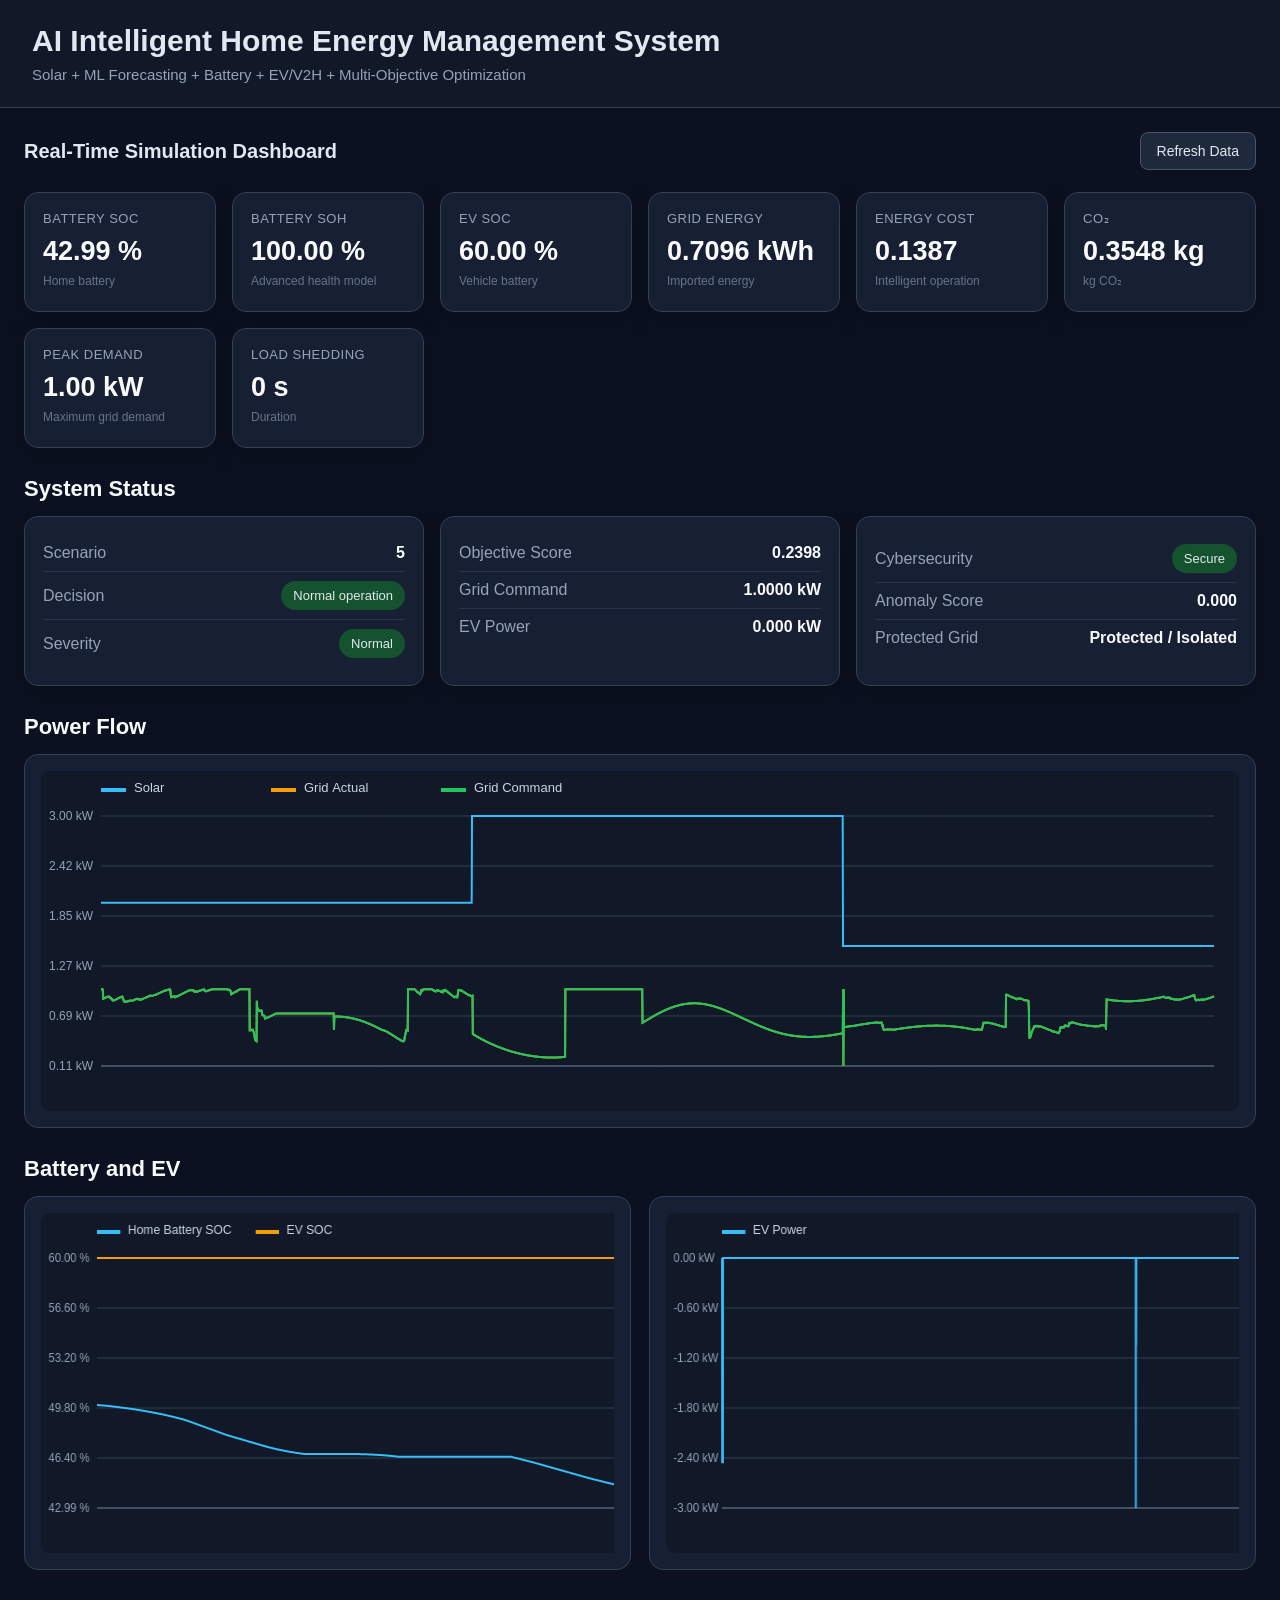
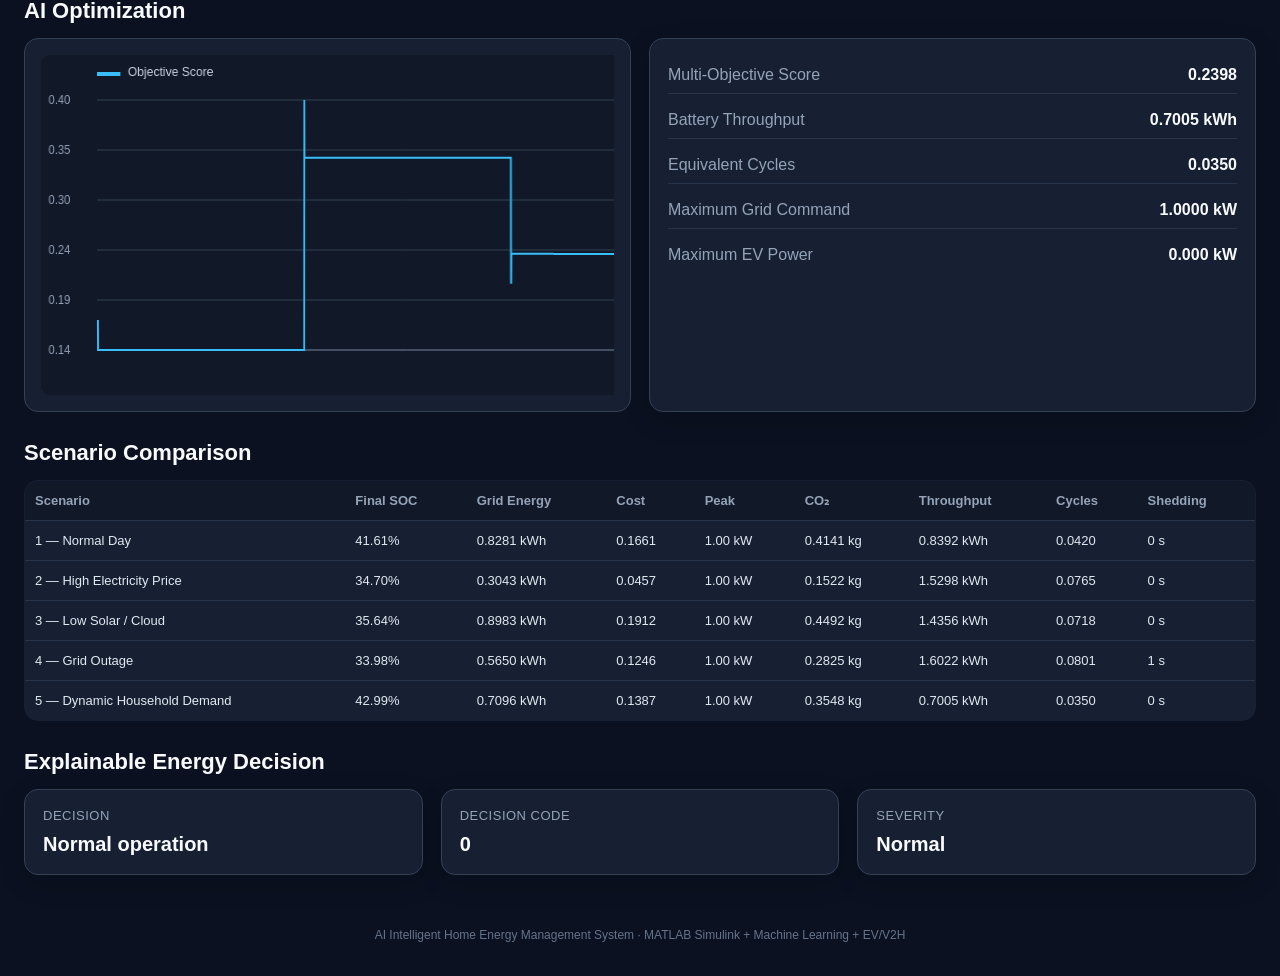
==== hems_dashboard.html @ 502c8b0b "first" ====
<!DOCTYPE html>
<html lang="en">

<head>

    <meta charset="UTF-8">

    <meta name="viewport"
          content="width=device-width, initial-scale=1.0">

    <title>
        AI Intelligent Home Energy Management System
    </title>

    <style>

        * {
            box-sizing: border-box;
        }

        body {
            margin: 0;
            font-family: Arial, Helvetica, sans-serif;
            background: #0b1120;
            color: #e2e8f0;
        }

        header {
            padding: 24px 32px;
            background: #111827;
            border-bottom: 1px solid #334155;
        }

        header h1 {
            margin: 0;
            font-size: 30px;
            font-weight: 700;
        }

        header p {
            margin: 8px 0 0;
            color: #94a3b8;
            font-size: 15px;
        }

        .container {
            width: 100%;
            max-width: 1600px;
            margin: auto;
            padding: 24px;
        }

        .topbar {
            display: flex;
            justify-content: space-between;
            align-items: center;
            margin-bottom: 22px;
            gap: 15px;
            flex-wrap: wrap;
        }

        .topbar-title {
            font-size: 20px;
            font-weight: 600;
        }

        .button-group {
            display: flex;
            gap: 10px;
        }

        button {
            border: 1px solid #475569;
            background: #1e293b;
            color: #e2e8f0;
            padding: 10px 16px;
            border-radius: 8px;
            cursor: pointer;
            font-size: 14px;
        }

        button:hover {
            background: #334155;
        }

        .kpi-grid {
            display: grid;
            grid-template-columns:
                repeat(auto-fit, minmax(190px, 1fr));
            gap: 16px;
            margin-bottom: 28px;
        }

        .card {
            background: #172033;
            border: 1px solid #334155;
            border-radius: 14px;
            padding: 18px;
            box-shadow: 0 8px 25px rgba(0,0,0,0.18);
        }

        .kpi-card {
            min-height: 120px;
        }

        .card-title {
            color: #94a3b8;
            font-size: 13px;
            margin-bottom: 10px;
            text-transform: uppercase;
            letter-spacing: 0.5px;
        }

        .card-value {
            font-size: 27px;
            font-weight: 700;
            color: #f8fafc;
        }

        .card-subtitle {
            margin-top: 7px;
            color: #64748b;
            font-size: 12px;
        }

        .section {
            margin-top: 28px;
        }

        .section-title {
            margin: 0 0 14px;
            font-size: 22px;
            color: #f8fafc;
        }

        .status-grid {
            display: grid;
            grid-template-columns:
                repeat(auto-fit, minmax(260px, 1fr));
            gap: 16px;
        }

        .status-row {
            display: flex;
            justify-content: space-between;
            align-items: center;
            gap: 15px;
            padding: 9px 0;
            border-bottom: 1px solid #273449;
        }

        .status-row:last-child {
            border-bottom: none;
        }

        .status-label {
            color: #94a3b8;
        }

        .status-value {
            color: #f8fafc;
            font-weight: 600;
            text-align: right;
        }

        .pill {
            display: inline-block;
            padding: 7px 12px;
            border-radius: 999px;
            font-size: 13px;
            background: #334155;
            color: #e2e8f0;
        }

        .normal {
            background: #14532d;
        }

        .warning {
            background: #854d0e;
        }

        .critical {
            background: #7f1d1d;
        }

        .info {
            background: #1e3a8a;
        }

        .chart-card {
            background: #172033;
            border: 1px solid #334155;
            border-radius: 14px;
            padding: 16px;
        }

        .chart-wrapper {
            width: 100%;
            overflow-x: auto;
        }

        canvas {
            display: block;
            width: 100%;
            min-width: 700px;
            height: 340px;
            background: #111827;
            border-radius: 9px;
        }

        .two-column {
            display: grid;
            grid-template-columns:
                repeat(auto-fit, minmax(420px, 1fr));
            gap: 18px;
        }

        .three-column {
            display: grid;
            grid-template-columns:
                repeat(auto-fit, minmax(300px, 1fr));
            gap: 18px;
        }

        table {
            width: 100%;
            border-collapse: collapse;
            background: #172033;
            border: 1px solid #334155;
            border-radius: 14px;
            overflow: hidden;
        }

        th,
        td {
            padding: 12px 10px;
            border-bottom: 1px solid #273449;
            text-align: left;
            white-space: nowrap;
        }

        th {
            color: #94a3b8;
            font-size: 13px;
            font-weight: 600;
            background: #111827;
        }

        td {
            color: #e2e8f0;
            font-size: 13px;
        }

        tr:last-child td {
            border-bottom: none;
        }

        .table-wrapper {
            overflow-x: auto;
            border-radius: 14px;
        }

        .metric-list {
            display: grid;
            gap: 8px;
        }

        .metric-item {
            display: flex;
            justify-content: space-between;
            padding: 9px 0;
            border-bottom: 1px solid #273449;
        }

        .metric-item:last-child {
            border-bottom: none;
        }

        .metric-name {
            color: #94a3b8;
        }

        .metric-value {
            font-weight: 700;
            color: #f8fafc;
        }

        .footer {
            margin-top: 35px;
            padding: 18px 0 10px;
            text-align: center;
            color: #64748b;
            font-size: 12px;
        }

        .loading {
            padding: 20px;
            text-align: center;
            color: #94a3b8;
        }

        .error-box {
            margin-top: 20px;
            padding: 14px 16px;
            border-radius: 10px;
            background: #451a03;
            border: 1px solid #92400e;
            color: #fde68a;
            display: none;
        }

        @media (max-width: 700px) {

            header {
                padding: 20px;
            }

            header h1 {
                font-size: 23px;
            }

            .container {
                padding: 15px;
            }

            .two-column {
                grid-template-columns: 1fr;
            }

            .three-column {
                grid-template-columns: 1fr;
            }

        }

    </style>

</head>

<body>

<header>

    <h1>
        AI Intelligent Home Energy Management System
    </h1>

    <p>
        Solar + ML Forecasting + Battery + EV/V2H
        + Multi-Objective Optimization
    </p>

</header>

<div class="container">

    <div class="topbar">

        <div class="topbar-title">
            Real-Time Simulation Dashboard
        </div>

        <div class="button-group">

            <button onclick="loadDashboard()">
                Refresh Data
            </button>

        </div>

    </div>

    <div id="errorBox"
         class="error-box">
    </div>

    <!-- ================================================= -->
    <!-- KPI CARDS -->
    <!-- ================================================= -->

    <div class="kpi-grid">

        <div class="card kpi-card">
            <div class="card-title">
                Battery SOC
            </div>
            <div class="card-value"
                 id="soc">
                --
            </div>
            <div class="card-subtitle">
                Home battery
            </div>
        </div>

        <div class="card kpi-card">
            <div class="card-title">
                Battery SOH
            </div>
            <div class="card-value"
                 id="soh">
                --
            </div>
            <div class="card-subtitle">
                Advanced health model
            </div>
        </div>

        <div class="card kpi-card">
            <div class="card-title">
                EV SOC
            </div>
            <div class="card-value"
                 id="evSoc">
                --
            </div>
            <div class="card-subtitle">
                Vehicle battery
            </div>
        </div>

        <div class="card kpi-card">
            <div class="card-title">
                Grid Energy
            </div>
            <div class="card-value"
                 id="gridEnergy">
                --
            </div>
            <div class="card-subtitle">
                Imported energy
            </div>
        </div>

        <div class="card kpi-card">
            <div class="card-title">
                Energy Cost
            </div>
            <div class="card-value"
                 id="cost">
                --
            </div>
            <div class="card-subtitle">
                Intelligent operation
            </div>
        </div>

        <div class="card kpi-card">
            <div class="card-title">
                CO₂
            </div>
            <div class="card-value"
                 id="co2">
                --
            </div>
            <div class="card-subtitle">
                kg CO₂
            </div>
        </div>

        <div class="card kpi-card">
            <div class="card-title">
                Peak Demand
            </div>
            <div class="card-value"
                 id="peak">
                --
            </div>
            <div class="card-subtitle">
                Maximum grid demand
            </div>
        </div>

        <div class="card kpi-card">
            <div class="card-title">
                Load Shedding
            </div>
            <div class="card-value"
                 id="shedding">
                --
            </div>
            <div class="card-subtitle">
                Duration
            </div>
        </div>

    </div>

    <!-- ================================================= -->
    <!-- STATUS -->
    <!-- ================================================= -->

    <div class="section">

        <h2 class="section-title">
            System Status
        </h2>

        <div class="status-grid">

            <div class="card">

                <div class="status-row">
                    <span class="status-label">
                        Scenario
                    </span>

                    <span class="status-value"
                          id="scenario">
                        --
                    </span>
                </div>

                <div class="status-row">
                    <span class="status-label">
                        Decision
                    </span>

                    <span class="pill normal"
                          id="decision">
                        --
                    </span>
                </div>

                <div class="status-row">
                    <span class="status-label">
                        Severity
                    </span>

                    <span class="pill normal"
                          id="severity">
                        --
                    </span>
                </div>

            </div>

            <div class="card">

                <div class="status-row">
                    <span class="status-label">
                        Objective Score
                    </span>

                    <span class="status-value"
                          id="objectiveScore">
                        --
                    </span>
                </div>

                <div class="status-row">
                    <span class="status-label">
                        Grid Command
                    </span>

                    <span class="status-value"
                          id="gridCommand">
                        --
                    </span>
                </div>

                <div class="status-row">
                    <span class="status-label">
                        EV Power
                    </span>

                    <span class="status-value"
                          id="evPower">
                        --
                    </span>
                </div>

            </div>

            <div class="card">

                <div class="status-row">
                    <span class="status-label">
                        Cybersecurity
                    </span>

                    <span class="pill normal"
                          id="cyberStatus">
                        --
                    </span>
                </div>

                <div class="status-row">
                    <span class="status-label">
                        Anomaly Score
                    </span>

                    <span class="status-value"
                          id="anomalyScore">
                        --
                    </span>
                </div>

                <div class="status-row">
                    <span class="status-label">
                        Protected Grid
                    </span>

                    <span class="status-value"
                          id="protectedGrid">
                        --
                    </span>
                </div>

            </div>

        </div>

    </div>

    <!-- ================================================= -->
    <!-- POWER FLOW -->
    <!-- ================================================= -->

    <div class="section">

        <h2 class="section-title">
            Power Flow
        </h2>

        <div class="chart-card">

            <div class="chart-wrapper">

                <canvas id="powerChart">
                </canvas>

            </div>

        </div>

    </div>

    <!-- ================================================= -->
    <!-- BATTERY / EV -->
    <!-- ================================================= -->

    <div class="section">

        <h2 class="section-title">
            Battery and EV
        </h2>

        <div class="two-column">

            <div class="chart-card">

                <div class="chart-wrapper">

                    <canvas id="batteryChart">
                    </canvas>

                </div>

            </div>

            <div class="chart-card">

                <div class="chart-wrapper">

                    <canvas id="evPowerChart">
                    </canvas>

                </div>

            </div>

        </div>

    </div>

    <!-- ================================================= -->
    <!-- AI OPTIMIZATION -->
    <!-- ================================================= -->

    <div class="section">

        <h2 class="section-title">
            AI Optimization
        </h2>

        <div class="two-column">

            <div class="chart-card">

                <div class="chart-wrapper">

                    <canvas id="objectiveChart">
                    </canvas>

                </div>

            </div>

            <div class="card">

                <div class="metric-list">

                    <div class="metric-item">
                        <span class="metric-name">
                            Multi-Objective Score
                        </span>

                        <span class="metric-value"
                              id="objectiveScore2">
                            --
                        </span>
                    </div>

                    <div class="metric-item">
                        <span class="metric-name">
                            Battery Throughput
                        </span>

                        <span class="metric-value"
                              id="throughput">
                            --
                        </span>
                    </div>

                    <div class="metric-item">
                        <span class="metric-name">
                            Equivalent Cycles
                        </span>

                        <span class="metric-value"
                              id="cycles">
                            --
                        </span>
                    </div>

                    <div class="metric-item">
                        <span class="metric-name">
                            Maximum Grid Command
                        </span>

                        <span class="metric-value"
                              id="gridCommand2">
                            --
                        </span>
                    </div>

                    <div class="metric-item">
                        <span class="metric-name">
                            Maximum EV Power
                        </span>

                        <span class="metric-value"
                              id="maxEvPower">
                            --
                        </span>
                    </div>

                </div>

            </div>

        </div>

    </div>

    <!-- ================================================= -->
    <!-- SCENARIO COMPARISON -->
    <!-- ================================================= -->

    <div class="section">

        <h2 class="section-title">
            Scenario Comparison
        </h2>

        <div class="table-wrapper">

            <table>

                <thead>

                    <tr>

                        <th>
                            Scenario
                        </th>

                        <th>
                            Final SOC
                        </th>

                        <th>
                            Grid Energy
                        </th>

                        <th>
                            Cost
                        </th>

                        <th>
                            Peak
                        </th>

                        <th>
                            CO₂
                        </th>

                        <th>
                            Throughput
                        </th>

                        <th>
                            Cycles
                        </th>

                        <th>
                            Shedding
                        </th>

                    </tr>

                </thead>

                <tbody id="scenarioTable">

                </tbody>

            </table>

        </div>

    </div>

    <!-- ================================================= -->
    <!-- DECISION INFORMATION -->
    <!-- ================================================= -->

    <div class="section">

        <h2 class="section-title">
            Explainable Energy Decision
        </h2>

        <div class="three-column">

            <div class="card">

                <div class="card-title">
                    Decision
                </div>

                <div class="card-value"
                     id="decisionLarge"
                     style="font-size:20px;">
                    --
                </div>

            </div>

            <div class="card">

                <div class="card-title">
                    Decision Code
                </div>

                <div class="card-value"
                     id="decisionCode"
                     style="font-size:20px;">
                    --
                </div>

            </div>

            <div class="card">

                <div class="card-title">
                    Severity
                </div>

                <div class="card-value"
                     id="severityLarge"
                     style="font-size:20px;">
                    --
                </div>

            </div>

        </div>

    </div>

    <div class="footer">

        AI Intelligent Home Energy Management System
        · MATLAB Simulink + Machine Learning + EV/V2H

    </div>

</div>

<script>

/* ========================================================
   GLOBAL DATA
   ======================================================== */

let dashboard = null;


/* ========================================================
   SAFE NUMBER
   ======================================================== */

function safeNumber(value, fallback = 0) {

    const n = Number(value);

    if (Number.isFinite(n)) {
        return n;
    }

    return fallback;

}


/* ========================================================
   FORMAT
   ======================================================== */

function formatNumber(value, decimals = 2) {

    const n = Number(value);

    if (!Number.isFinite(n)) {
        return "--";
    }

    return n.toFixed(decimals);

}


/* ========================================================
   LOAD DASHBOARD DATA
   ======================================================== */

async function loadDashboard() {

    const errorBox =
        document.getElementById("errorBox");

    errorBox.style.display = "none";

    try {

        const response =
            await fetch(
                "dashboard_data.json?cache=" +
                Date.now()
            );

        if (!response.ok) {

            throw new Error(
                "HTTP error " + response.status
            );

        }

        dashboard =
            await response.json();

        updateDashboard();

    }

    catch (error) {

        console.error(error);

        errorBox.textContent =
            "Could not load dashboard_data.json. " +
            "Run the local HTTP server and make sure " +
            "dashboard_data.json is in the same folder.";

        errorBox.style.display = "block";

    }

}


/* ========================================================
   UPDATE DASHBOARD
   ======================================================== */

function updateDashboard() {

    if (!dashboard) {
        return;
    }

    const kpi =
        dashboard.kpi || {};

    /* ----------------------------------------------------
       KPI VALUES
       ---------------------------------------------------- */

    const finalSOC =
        safeNumber(kpi.final_soc);

    const finalSOH =
        safeNumber(kpi.advanced_soh);

    const evSOC =
        safeNumber(kpi.ev_soc);

    document.getElementById("soc").textContent =
        (finalSOC * 100).toFixed(2) + " %";

    document.getElementById("soh").textContent =
        (finalSOH * 100).toFixed(2) + " %";

    document.getElementById("evSoc").textContent =
        (evSOC * 100).toFixed(2) + " %";

    document.getElementById("gridEnergy").textContent =
        formatNumber(
            kpi.grid_energy_kwh,
            4
        ) + " kWh";

    document.getElementById("cost").textContent =
        formatNumber(
            kpi.cost,
            4
        );

    document.getElementById("co2").textContent =
        formatNumber(
            kpi.co2_kg,
            4
        ) + " kg";

    document.getElementById("peak").textContent =
        formatNumber(
            kpi.peak_kw,
            2
        ) + " kW";

    document.getElementById("shedding").textContent =
        formatNumber(
            kpi.load_shedding_seconds,
            0
        ) + " s";


    /* ----------------------------------------------------
       SYSTEM STATUS
       ---------------------------------------------------- */

    document.getElementById("scenario").textContent =
        dashboard.scenario ?? "--";

    document.getElementById("decision").textContent =
        dashboard.decision_label || "Unknown";

    document.getElementById("decisionLarge").textContent =
        dashboard.decision_label || "Unknown";

    document.getElementById("severity").textContent =
        dashboard.severity_label || "Unknown";

    document.getElementById("severityLarge").textContent =
        dashboard.severity_label || "Unknown";


    /* ----------------------------------------------------
       DECISION CODE
       ---------------------------------------------------- */

    document.getElementById("decisionCode").textContent =
        formatNumber(
            kpi.decision_code,
            0
        );


    /* ----------------------------------------------------
       OBJECTIVE
       ---------------------------------------------------- */

    document.getElementById("objectiveScore").textContent =
        formatNumber(
            kpi.objective_score,
            4
        );

    document.getElementById("objectiveScore2").textContent =
        formatNumber(
            kpi.objective_score,
            4
        );


    /* ----------------------------------------------------
       GRID
       ---------------------------------------------------- */

    document.getElementById("gridCommand").textContent =
        formatNumber(
            kpi.max_grid_command_kw,
            4
        ) + " kW";

    document.getElementById("gridCommand2").textContent =
        formatNumber(
            kpi.max_grid_command_kw,
            4
        ) + " kW";


    /* ----------------------------------------------------
       EV
       ---------------------------------------------------- */

    const maxEVPower =
        safeNumber(kpi.max_ev_power_kw);

    const minEVPower =
        safeNumber(kpi.min_ev_power_kw);

    document.getElementById("evPower").textContent =
        formatNumber(
            maxEVPower,
            3
        ) + " kW";

    document.getElementById("maxEvPower").textContent =
        formatNumber(
            maxEVPower,
            3
        ) + " kW";


    /* ----------------------------------------------------
       BATTERY
       ---------------------------------------------------- */

    document.getElementById("throughput").textContent =
        formatNumber(
            kpi.battery_throughput_kwh,
            4
        ) + " kWh";

    document.getElementById("cycles").textContent =
        formatNumber(
            kpi.battery_throughput_kwh / 20,
            4
        );


    /* ----------------------------------------------------
       CYBERSECURITY
       ---------------------------------------------------- */

    updateCyberStatus();


    /* ----------------------------------------------------
       DECISION STYLE
       ---------------------------------------------------- */

    updateStatusStyle(
        document.getElementById("decision"),
        kpi.decision_severity
    );

    updateStatusStyle(
        document.getElementById("severity"),
        kpi.decision_severity
    );


    /* ----------------------------------------------------
       CHARTS
       ---------------------------------------------------- */

    createPowerChart();

    createBatteryChart();

    createEVPowerChart();

    createObjectiveChart();


    /* ----------------------------------------------------
       TABLE
       ---------------------------------------------------- */

    createScenarioTable();

}


/* ========================================================
   STATUS STYLE
   ======================================================== */

function updateStatusStyle(element, severity) {

    element.classList.remove(
        "normal",
        "warning",
        "critical",
        "info"
    );

    const value =
        safeNumber(severity);

    if (value >= 3) {

        element.classList.add("critical");

    }

    else if (value >= 2) {

        element.classList.add("warning");

    }

    else if (value === 1) {

        element.classList.add("info");

    }

    else {

        element.classList.add("normal");

    }

}


/* ========================================================
   CYBERSECURITY
   ======================================================== */

function updateCyberStatus() {

    const cyber =
        dashboard.cyber || {};

    const anomaly =
        safeNumber(
            cyber.anomaly_status,
            0
        );

    const secure =
        safeNumber(
            cyber.secure_grid_status,
            1
        );

    const score =
        cyber.anomaly_score;

    const statusElement =
        document.getElementById(
            "cyberStatus"
        );

    statusElement.classList.remove(
        "normal",
        "warning",
        "critical"
    );

    if (anomaly > 0.5) {

        statusElement.textContent =
            "ANOMALY DETECTED";

        statusElement.classList.add(
            "critical"
        );

    }

    else {

        statusElement.textContent =
            "Secure";

        statusElement.classList.add(
            "normal"
        );

    }

    document.getElementById(
        "anomalyScore"
    ).textContent =
        formatNumber(
            score,
            3
        );

    document.getElementById(
        "protectedGrid"
    ).textContent =
        secure > 0.5
            ? "Protected / Available"
            : "Protected / Isolated";

}


/* ========================================================
   GENERIC LINE CHART
   ======================================================== */

function drawLineChart(
    canvasId,
    datasets,
    labels,
    yUnit = ""
) {

    const canvas =
        document.getElementById(
            canvasId
        );

    const ctx =
        canvas.getContext("2d");

    const rect =
        canvas.getBoundingClientRect();

    const width =
        Math.max(
            rect.width,
            750
        );

    const height = 340;

    const dpr =
        window.devicePixelRatio || 1;

    canvas.width =
        width * dpr;

    canvas.height =
        height * dpr;

    canvas.style.height =
        height + "px";

    ctx.setTransform(
        dpr,
        0,
        0,
        dpr,
        0,
        0
    );

    ctx.clearRect(
        0,
        0,
        width,
        height
    );

    const allValues =
        datasets
            .flat()
            .filter(
                Number.isFinite
            );

    if (
        allValues.length === 0
    ) {

        ctx.fillStyle =
            "#94a3b8";

        ctx.font =
            "16px Arial";

        ctx.fillText(
            "No chart data available",
            30,
            50
        );

        return;

    }

    let min =
        Math.min(...allValues);

    let max =
        Math.max(...allValues);

    if (min === max) {

        min -= 1;
        max += 1;

    }

    const paddingLeft = 60;
    const paddingRight = 25;
    const paddingTop = 45;
    const paddingBottom = 45;

    const plotWidth =
        width -
        paddingLeft -
        paddingRight;

    const plotHeight =
        height -
        paddingTop -
        paddingBottom;

    const range =
        max - min;


    /* ----------------------------------------------------
       GRID
       ---------------------------------------------------- */

    ctx.lineWidth = 1;

    ctx.strokeStyle =
        "#334155";

    ctx.fillStyle =
        "#94a3b8";

    ctx.font =
        "12px Arial";

    for (
        let i = 0;
        i <= 5;
        i++
    ) {

        const y =
            paddingTop +
            i *
            plotHeight /
            5;

        ctx.beginPath();

        ctx.moveTo(
            paddingLeft,
            y
        );

        ctx.lineTo(
            width -
            paddingRight,
            y
        );

        ctx.stroke();

        const value =
            max -
            i *
            range /
            5;

        ctx.fillText(
            value.toFixed(2) +
            (
                yUnit
                    ? " " + yUnit
                    : ""
            ),
            8,
            y + 4
        );

    }


    /* ----------------------------------------------------
       X AXIS
       ---------------------------------------------------- */

    ctx.strokeStyle =
        "#64748b";

    ctx.beginPath();

    ctx.moveTo(
        paddingLeft,
        height -
        paddingBottom
    );

    ctx.lineTo(
        width -
        paddingRight,
        height -
        paddingBottom
    );

    ctx.stroke();


    /* ----------------------------------------------------
       DATA LINES
       ---------------------------------------------------- */

    const lineColors = [
        "#38bdf8",
        "#f59e0b",
        "#22c55e",
        "#ef4444",
        "#a78bfa"
    ];

    datasets.forEach(
        (data, index) => {

            if (
                !data ||
                data.length < 2
            ) {

                return;

            }

            ctx.beginPath();

            let firstPoint =
                true;

            data.forEach(
                (value, i) => {

                    if (
                        !Number.isFinite(
                            value
                        )
                    ) {

                        return;

                    }

                    const x =
                        paddingLeft +
                        i *
                        plotWidth /
                        Math.max(
                            data.length - 1,
                            1
                        );

                    const y =
                        paddingTop +
                        (
                            max -
                            value
                        ) *
                        plotHeight /
                        range;

                    if (
                        firstPoint
                    ) {

                        ctx.moveTo(
                            x,
                            y
                        );

                        firstPoint =
                            false;

                    }

                    else {

                        ctx.lineTo(
                            x,
                            y
                        );

                    }

                }
            );

            ctx.strokeStyle =
                lineColors[
                    index %
                    lineColors.length
                ];

            ctx.lineWidth = 2;

            ctx.stroke();

        }
    );


    /* ----------------------------------------------------
       LEGEND
       ---------------------------------------------------- */

    labels.forEach(
        (label, index) => {

            const x =
                paddingLeft +
                index * 170;

            ctx.fillStyle =
                lineColors[
                    index %
                    lineColors.length
                ];

            ctx.fillRect(
                x,
                17,
                25,
                4
            );

            ctx.fillStyle =
                "#cbd5e1";

            ctx.font =
                "13px Arial";

            ctx.fillText(
                label,
                x + 33,
                21
            );

        }
    );

}


/* ========================================================
   POWER CHART
   ======================================================== */

function createPowerChart() {

    drawLineChart(
        "powerChart",
        [
            dashboard.solar || [],
            dashboard.grid_actual || [],
            dashboard.grid_command || []
        ],
        [
            "Solar",
            "Grid Actual",
            "Grid Command"
        ],
        "kW"
    );

}


/* ========================================================
   BATTERY CHART
   ======================================================== */

function createBatteryChart() {

    const battery =
        (dashboard.soc || [])
            .map(
                value =>
                    safeNumber(value) * 100
            );

    const ev =
        (dashboard.ev_soc || [])
            .map(
                value =>
                    safeNumber(value) * 100
            );

    drawLineChart(
        "batteryChart",
        [
            battery,
            ev
        ],
        [
            "Home Battery SOC",
            "EV SOC"
        ],
        "%"
    );

}


/* ========================================================
   EV POWER CHART
   ======================================================== */

function createEVPowerChart() {

    drawLineChart(
        "evPowerChart",
        [
            dashboard.ev_power || []
        ],
        [
            "EV Power"
        ],
        "kW"
    );

}


/* ========================================================
   OBJECTIVE CHART
   ======================================================== */

function createObjectiveChart() {

    drawLineChart(
        "objectiveChart",
        [
            dashboard.objective_score || []
        ],
        [
            "Objective Score"
        ],
        ""
    );

}


/* ========================================================
   SCENARIO TABLE
   ======================================================== */

function createScenarioTable() {

    const tbody =
        document.getElementById(
            "scenarioTable"
        );

    tbody.innerHTML = "";

    const rows =
        dashboard.scenario_comparison;

    if (
        !rows ||
        !Array.isArray(rows)
    ) {

        const tr =
            document.createElement(
                "tr"
            );

        tr.innerHTML =
            '<td colspan="9">No scenario comparison data available.</td>';

        tbody.appendChild(tr);

        return;

    }

    rows.forEach(
        row => {

            const tr =
                document.createElement(
                    "tr"
                );

            tr.innerHTML = `
                <td>
                    ${row.Scenario}
                    — ${row.Scenario_Name}
                </td>

                <td>
                    ${formatNumber(
                        row.Final_SOC_Percent,
                        2
                    )}%
                </td>

                <td>
                    ${formatNumber(
                        row.Grid_Energy_kWh,
                        4
                    )} kWh
                </td>

                <td>
                    ${formatNumber(
                        row.Intelligent_Cost,
                        4
                    )}
                </td>

                <td>
                    ${formatNumber(
                        row.Peak_Demand_kW,
                        2
                    )} kW
                </td>

                <td>
                    ${formatNumber(
                        row.CO2_kg,
                        4
                    )} kg
                </td>

                <td>
                    ${formatNumber(
                        row.Battery_Throughput_kWh,
                        4
                    )} kWh
                </td>

                <td>
                    ${formatNumber(
                        row.Equivalent_Battery_Cycles,
                        4
                    )}
                </td>

                <td>
                    ${formatNumber(
                        row.Load_Shed_Duration_s,
                        0
                    )} s
                </td>
            `;

            tbody.appendChild(tr);

        }
    );

}


/* ========================================================
   INITIAL LOAD
   ======================================================== */

loadDashboard();

</script>

</body>

</html>
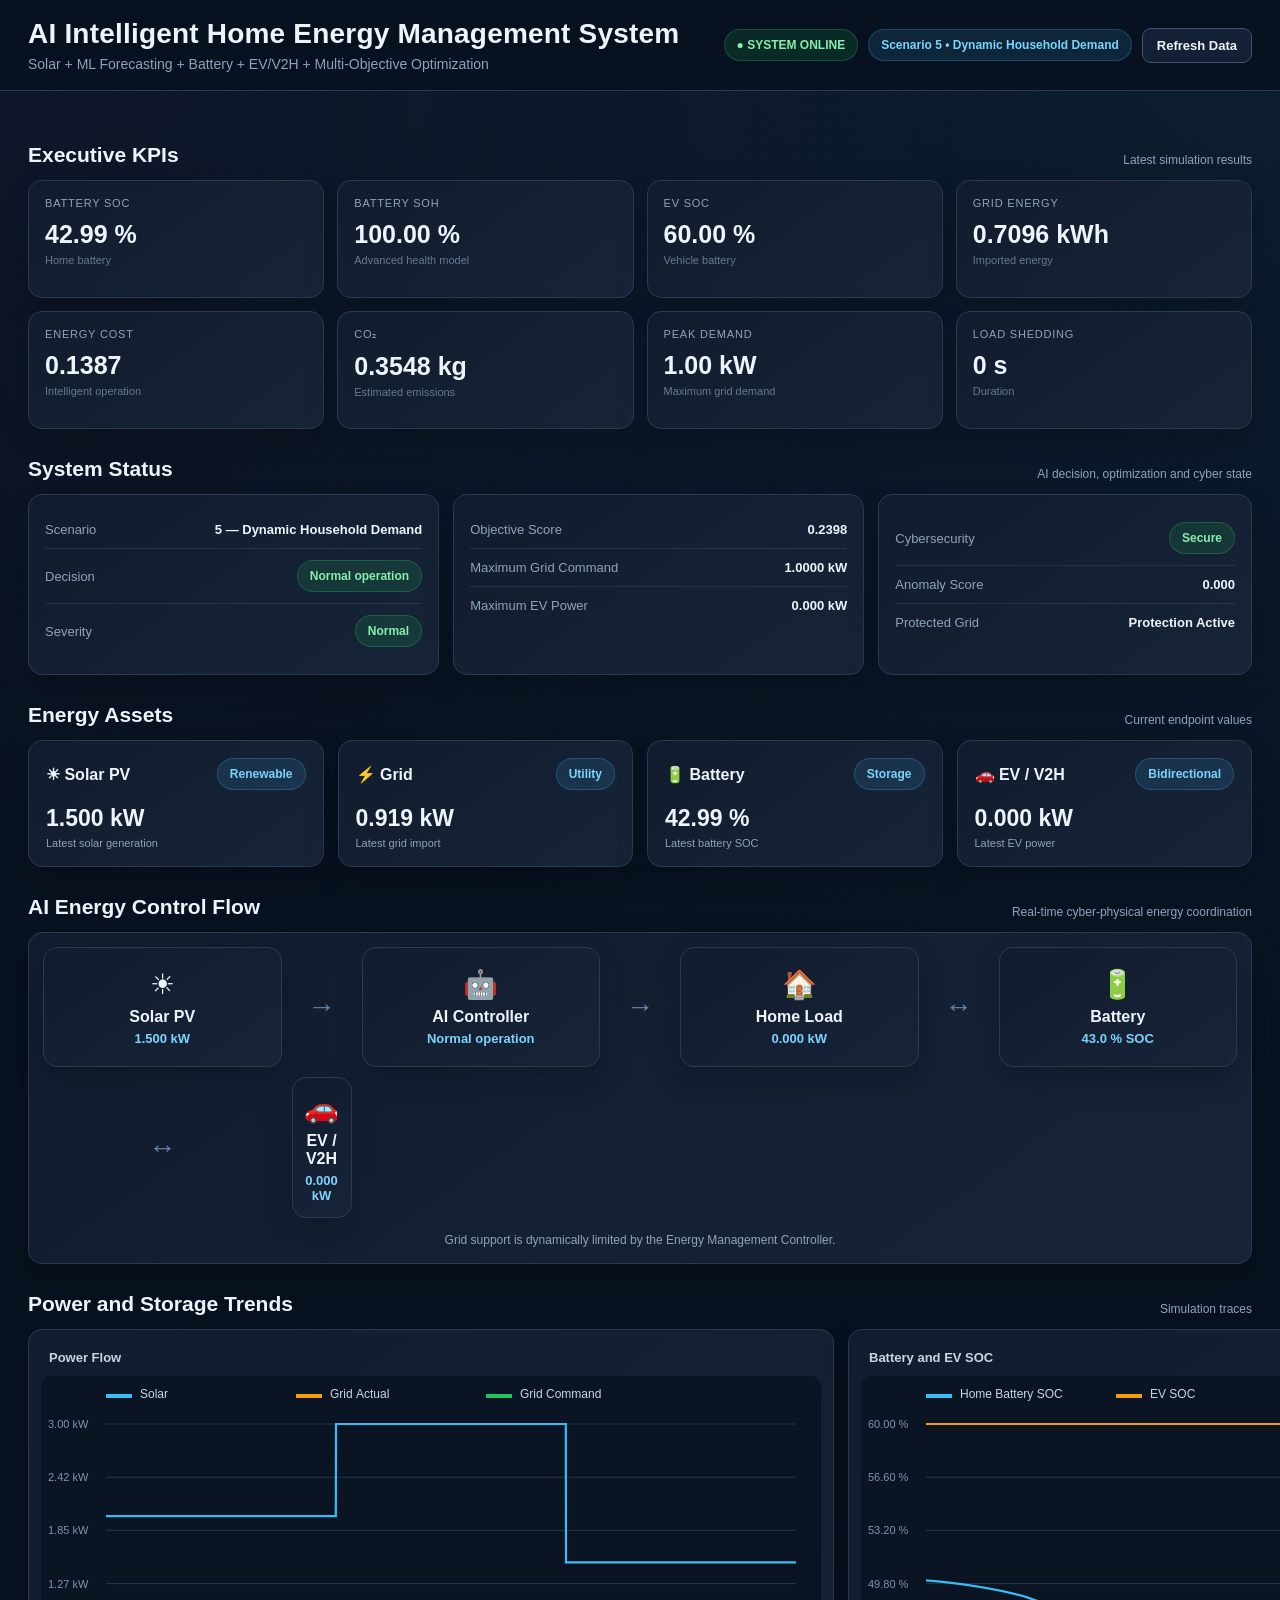
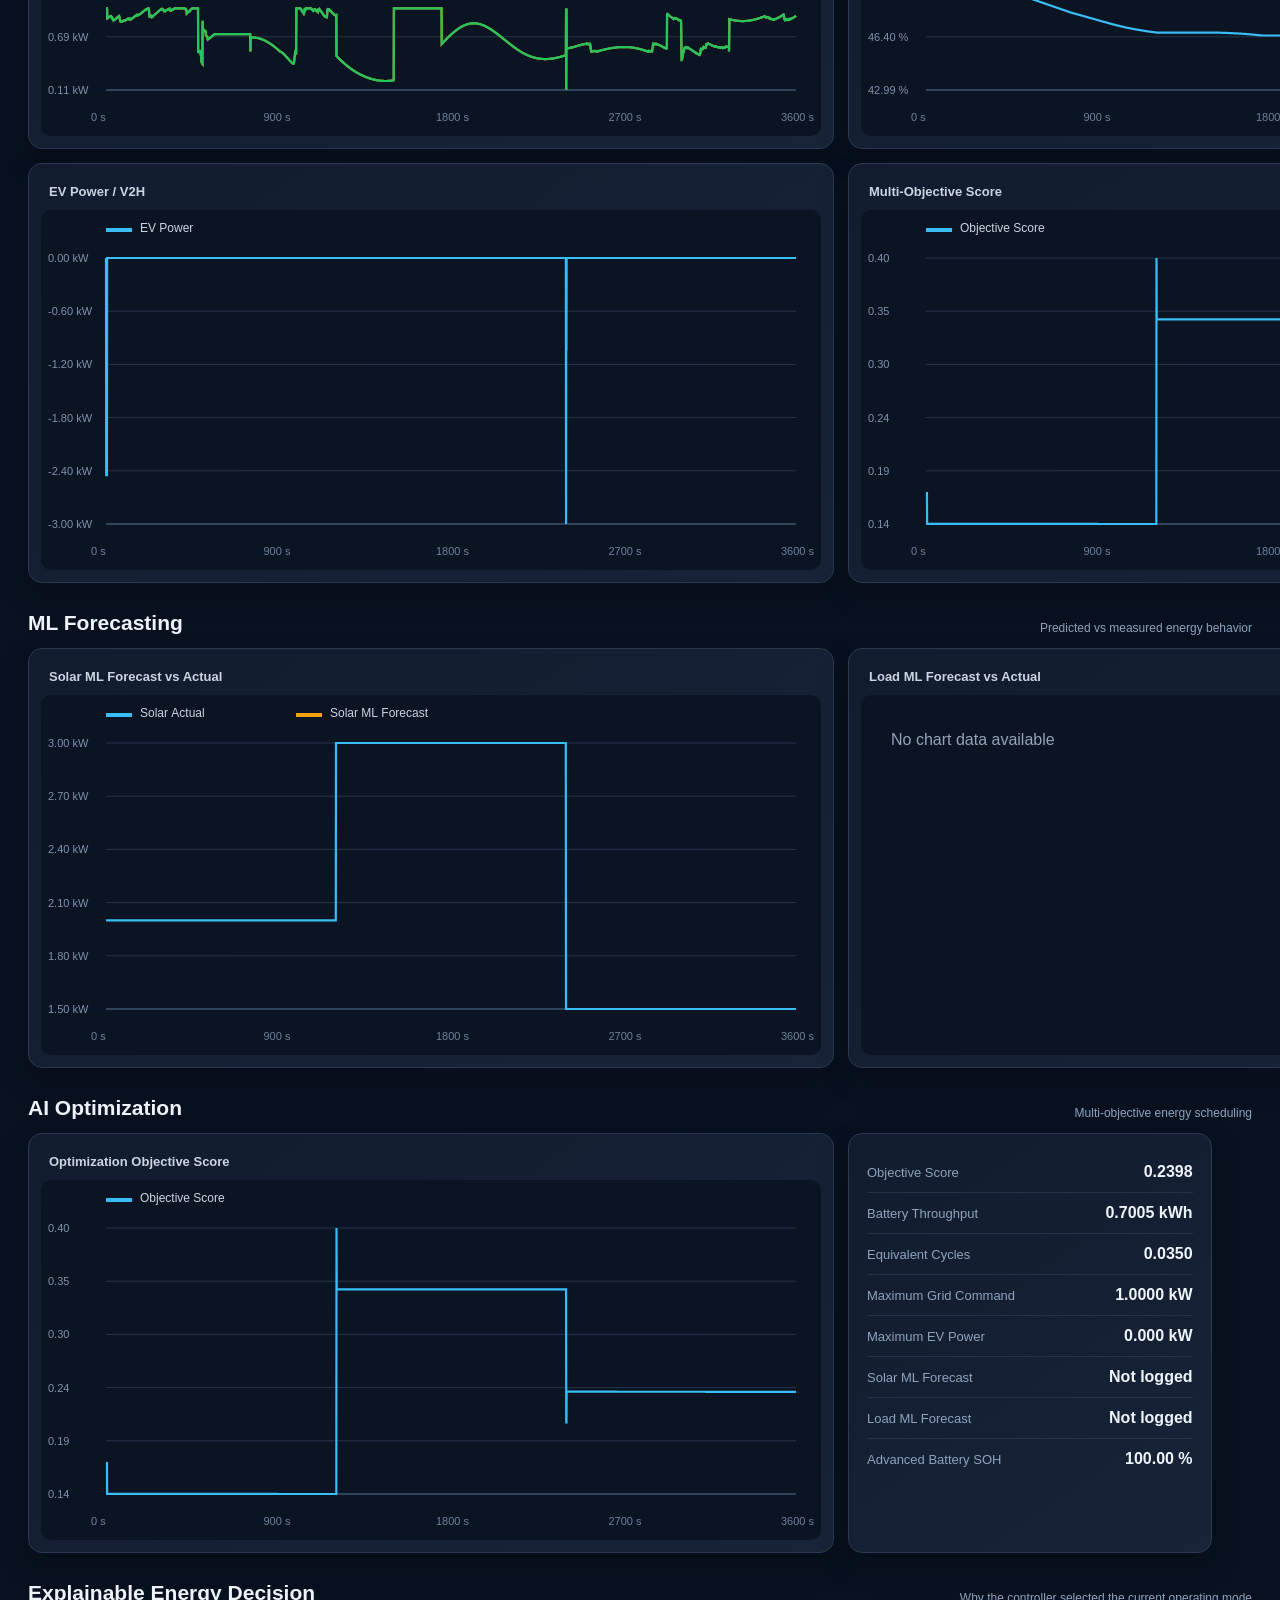
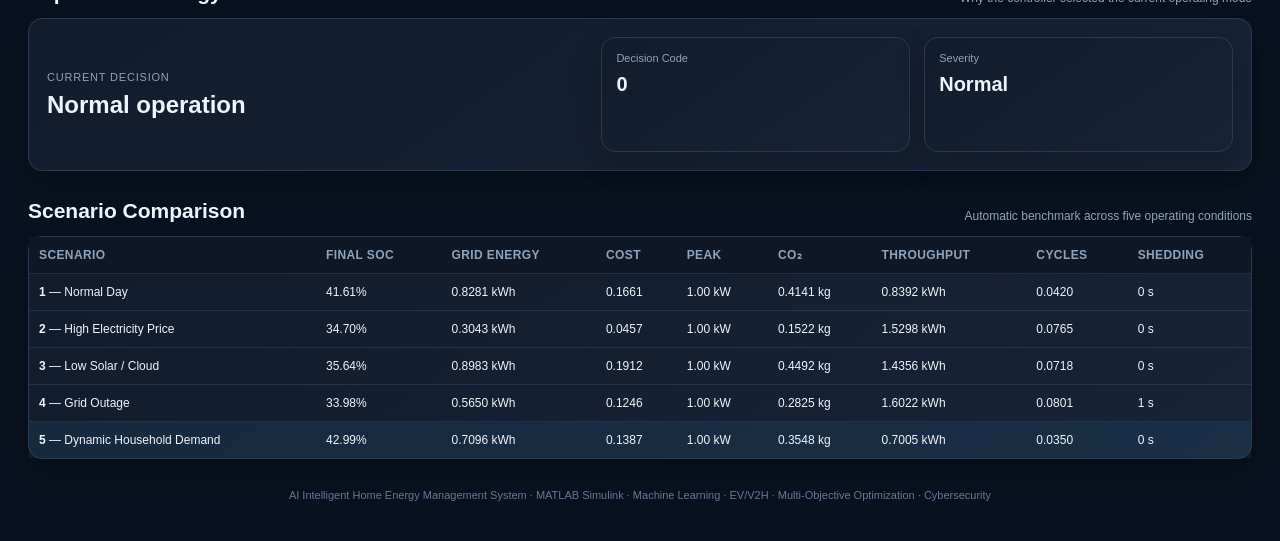
==== commit 4e3b350b: "fisst" ====
--- a/hems_dashboard.html
+++ b/hems_dashboard.html
@@ -1,367 +1,535 @@
 <!DOCTYPE html>
 <html lang="en">
-
 <head>
-
-    <meta charset="UTF-8">
-
-    <meta name="viewport"
-          content="width=device-width, initial-scale=1.0">
-
-    <title>
-        AI Intelligent Home Energy Management System
-    </title>
-
-    <style>
-
-        * {
-            box-sizing: border-box;
-        }
-
-        body {
-            margin: 0;
-            font-family: Arial, Helvetica, sans-serif;
-            background: #0b1120;
-            color: #e2e8f0;
-        }
-
-        header {
-            padding: 24px 32px;
-            background: #111827;
-            border-bottom: 1px solid #334155;
-        }
-
-        header h1 {
-            margin: 0;
-            font-size: 30px;
-            font-weight: 700;
-        }
-
-        header p {
-            margin: 8px 0 0;
-            color: #94a3b8;
-            font-size: 15px;
-        }
-
-        .container {
-            width: 100%;
-            max-width: 1600px;
-            margin: auto;
-            padding: 24px;
-        }
-
-        .topbar {
-            display: flex;
-            justify-content: space-between;
-            align-items: center;
-            margin-bottom: 22px;
-            gap: 15px;
-            flex-wrap: wrap;
-        }
-
-        .topbar-title {
-            font-size: 20px;
-            font-weight: 600;
-        }
-
-        .button-group {
-            display: flex;
-            gap: 10px;
-        }
-
-        button {
-            border: 1px solid #475569;
-            background: #1e293b;
-            color: #e2e8f0;
-            padding: 10px 16px;
-            border-radius: 8px;
-            cursor: pointer;
-            font-size: 14px;
-        }
-
-        button:hover {
-            background: #334155;
-        }
-
-        .kpi-grid {
-            display: grid;
-            grid-template-columns:
-                repeat(auto-fit, minmax(190px, 1fr));
-            gap: 16px;
-            margin-bottom: 28px;
-        }
-
-        .card {
-            background: #172033;
-            border: 1px solid #334155;
-            border-radius: 14px;
-            padding: 18px;
-            box-shadow: 0 8px 25px rgba(0,0,0,0.18);
-        }
-
-        .kpi-card {
-            min-height: 120px;
-        }
-
-        .card-title {
-            color: #94a3b8;
-            font-size: 13px;
-            margin-bottom: 10px;
-            text-transform: uppercase;
-            letter-spacing: 0.5px;
-        }
-
-        .card-value {
-            font-size: 27px;
-            font-weight: 700;
-            color: #f8fafc;
-        }
-
-        .card-subtitle {
-            margin-top: 7px;
-            color: #64748b;
-            font-size: 12px;
-        }
-
-        .section {
-            margin-top: 28px;
-        }
-
-        .section-title {
-            margin: 0 0 14px;
-            font-size: 22px;
-            color: #f8fafc;
-        }
-
-        .status-grid {
-            display: grid;
-            grid-template-columns:
-                repeat(auto-fit, minmax(260px, 1fr));
-            gap: 16px;
-        }
-
-        .status-row {
-            display: flex;
-            justify-content: space-between;
-            align-items: center;
-            gap: 15px;
-            padding: 9px 0;
-            border-bottom: 1px solid #273449;
-        }
-
-        .status-row:last-child {
-            border-bottom: none;
-        }
-
-        .status-label {
-            color: #94a3b8;
-        }
-
-        .status-value {
-            color: #f8fafc;
-            font-weight: 600;
-            text-align: right;
-        }
-
-        .pill {
-            display: inline-block;
-            padding: 7px 12px;
-            border-radius: 999px;
-            font-size: 13px;
-            background: #334155;
-            color: #e2e8f0;
-        }
-
-        .normal {
-            background: #14532d;
-        }
-
-        .warning {
-            background: #854d0e;
-        }
-
-        .critical {
-            background: #7f1d1d;
-        }
-
-        .info {
-            background: #1e3a8a;
-        }
-
-        .chart-card {
-            background: #172033;
-            border: 1px solid #334155;
-            border-radius: 14px;
-            padding: 16px;
-        }
-
-        .chart-wrapper {
-            width: 100%;
-            overflow-x: auto;
-        }
-
-        canvas {
-            display: block;
-            width: 100%;
-            min-width: 700px;
-            height: 340px;
-            background: #111827;
-            border-radius: 9px;
-        }
-
-        .two-column {
-            display: grid;
-            grid-template-columns:
-                repeat(auto-fit, minmax(420px, 1fr));
-            gap: 18px;
-        }
-
-        .three-column {
-            display: grid;
-            grid-template-columns:
-                repeat(auto-fit, minmax(300px, 1fr));
-            gap: 18px;
-        }
-
-        table {
-            width: 100%;
-            border-collapse: collapse;
-            background: #172033;
-            border: 1px solid #334155;
-            border-radius: 14px;
-            overflow: hidden;
-        }
-
-        th,
-        td {
-            padding: 12px 10px;
-            border-bottom: 1px solid #273449;
-            text-align: left;
-            white-space: nowrap;
-        }
-
-        th {
-            color: #94a3b8;
-            font-size: 13px;
-            font-weight: 600;
-            background: #111827;
-        }
-
-        td {
-            color: #e2e8f0;
-            font-size: 13px;
-        }
-
-        tr:last-child td {
-            border-bottom: none;
-        }
-
-        .table-wrapper {
-            overflow-x: auto;
-            border-radius: 14px;
-        }
-
-        .metric-list {
-            display: grid;
-            gap: 8px;
-        }
-
-        .metric-item {
-            display: flex;
-            justify-content: space-between;
-            padding: 9px 0;
-            border-bottom: 1px solid #273449;
-        }
-
-        .metric-item:last-child {
-            border-bottom: none;
-        }
-
-        .metric-name {
-            color: #94a3b8;
-        }
-
-        .metric-value {
-            font-weight: 700;
-            color: #f8fafc;
-        }
-
-        .footer {
-            margin-top: 35px;
-            padding: 18px 0 10px;
-            text-align: center;
-            color: #64748b;
-            font-size: 12px;
-        }
-
-        .loading {
-            padding: 20px;
-            text-align: center;
-            color: #94a3b8;
-        }
-
-        .error-box {
-            margin-top: 20px;
-            padding: 14px 16px;
-            border-radius: 10px;
-            background: #451a03;
-            border: 1px solid #92400e;
-            color: #fde68a;
-            display: none;
-        }
-
-        @media (max-width: 700px) {
-
-            header {
-                padding: 20px;
-            }
-
-            header h1 {
-                font-size: 23px;
-            }
-
-            .container {
-                padding: 15px;
-            }
-
-            .two-column {
-                grid-template-columns: 1fr;
-            }
-
-            .three-column {
-                grid-template-columns: 1fr;
-            }
-
-        }
-
-    </style>
-
+<meta charset="UTF-8">
+<meta name="viewport" content="width=device-width, initial-scale=1.0">
+<title>AI Intelligent Home Energy Management System</title>
+
+<style>
+*{
+    box-sizing:border-box;
+}
+
+:root{
+    --bg:#08111f;
+    --panel:#111c2e;
+    --panel2:#172337;
+    --border:#2b3a52;
+    --text:#eef4fb;
+    --muted:#8fa3bd;
+    --cyan:#38bdf8;
+    --green:#22c55e;
+    --amber:#f59e0b;
+    --red:#ef4444;
+    --purple:#a78bfa;
+    --blue:#60a5fa;
+    --shadow:0 12px 30px rgba(0,0,0,.20);
+}
+
+body{
+    margin:0;
+    font-family:Inter,Segoe UI,Arial,sans-serif;
+    background:
+        radial-gradient(circle at top right,rgba(56,189,248,.08),transparent 30%),
+        radial-gradient(circle at top left,rgba(167,139,250,.05),transparent 25%),
+        var(--bg);
+    color:var(--text);
+}
+
+header{
+    position:sticky;
+    top:0;
+    z-index:50;
+    background:rgba(8,17,31,.94);
+    backdrop-filter:blur(12px);
+    border-bottom:1px solid var(--border);
+}
+
+.header-inner{
+    max-width:1700px;
+    margin:auto;
+    padding:18px 28px;
+    display:flex;
+    align-items:center;
+    justify-content:space-between;
+    gap:18px;
+}
+
+.brand h1{
+    margin:0;
+    font-size:28px;
+    letter-spacing:.2px;
+}
+
+.brand p{
+    margin:6px 0 0;
+    color:var(--muted);
+    font-size:14px;
+}
+
+.header-actions{
+    display:flex;
+    align-items:center;
+    gap:10px;
+    flex-wrap:wrap;
+}
+
+.pill{
+    display:inline-flex;
+    align-items:center;
+    gap:7px;
+    padding:8px 12px;
+    border-radius:999px;
+    font-size:12px;
+    font-weight:700;
+    border:1px solid transparent;
+    white-space:nowrap;
+}
+
+.pill.normal{
+    background:rgba(34,197,94,.14);
+    color:#86efac;
+    border-color:rgba(34,197,94,.28);
+}
+
+.pill.info{
+    background:rgba(56,189,248,.12);
+    color:#7dd3fc;
+    border-color:rgba(56,189,248,.25);
+}
+
+.pill.warning{
+    background:rgba(245,158,11,.13);
+    color:#fcd34d;
+    border-color:rgba(245,158,11,.28);
+}
+
+.pill.critical{
+    background:rgba(239,68,68,.13);
+    color:#fca5a5;
+    border-color:rgba(239,68,68,.28);
+}
+
+button{
+    border:1px solid #41536f;
+    background:#142035;
+    color:var(--text);
+    padding:9px 14px;
+    border-radius:9px;
+    cursor:pointer;
+    font-size:13px;
+    font-weight:600;
+}
+
+button:hover{
+    background:#1a2942;
+}
+
+.container{
+    max-width:1700px;
+    margin:auto;
+    padding:24px 28px 40px;
+}
+
+.section{
+    margin-top:28px;
+}
+
+.section-head{
+    display:flex;
+    align-items:end;
+    justify-content:space-between;
+    gap:14px;
+    margin-bottom:13px;
+}
+
+.section-title{
+    margin:0;
+    font-size:21px;
+}
+
+.section-subtitle{
+    color:var(--muted);
+    font-size:12px;
+}
+
+.kpi-grid{
+    display:grid;
+    grid-template-columns:repeat(8,minmax(0,1fr));
+    gap:13px;
+}
+
+.card{
+    background:linear-gradient(145deg,var(--panel),var(--panel2));
+    border:1px solid var(--border);
+    border-radius:14px;
+    box-shadow:var(--shadow);
+}
+
+.kpi{
+    min-height:118px;
+    padding:16px;
+}
+
+.kpi-label{
+    color:var(--muted);
+    font-size:11px;
+    text-transform:uppercase;
+    letter-spacing:.8px;
+}
+
+.kpi-value{
+    margin-top:11px;
+    font-size:25px;
+    font-weight:800;
+}
+
+.kpi-sub{
+    margin-top:5px;
+    color:#647994;
+    font-size:11px;
+}
+
+.status-grid{
+    display:grid;
+    grid-template-columns:1.1fr 1.1fr 1fr;
+    gap:14px;
+}
+
+.status-card{
+    padding:16px;
+}
+
+.status-row{
+    display:flex;
+    justify-content:space-between;
+    align-items:center;
+    gap:14px;
+    padding:11px 0;
+    border-bottom:1px solid rgba(72,92,122,.34);
+}
+
+.status-row:last-child{
+    border-bottom:0;
+}
+
+.status-label{
+    color:var(--muted);
+    font-size:13px;
+}
+
+.status-value{
+    font-weight:700;
+    font-size:13px;
+    text-align:right;
+}
+
+.asset-grid{
+    display:grid;
+    grid-template-columns:repeat(4,1fr);
+    gap:14px;
+}
+
+.asset{
+    padding:17px;
+    min-height:110px;
+}
+
+.asset-top{
+    display:flex;
+    align-items:center;
+    justify-content:space-between;
+    gap:8px;
+}
+
+.asset-name{
+    font-weight:700;
+}
+
+.asset-value{
+    margin-top:15px;
+    font-size:23px;
+    font-weight:800;
+}
+
+.asset-note{
+    margin-top:5px;
+    color:var(--muted);
+    font-size:11px;
+}
+
+.flow{
+    display:grid;
+    grid-template-columns:1fr 60px 1fr 60px 1fr 60px 1fr;
+    gap:10px;
+    align-items:center;
+}
+
+.flow-node{
+    min-height:120px;
+    display:flex;
+    flex-direction:column;
+    justify-content:center;
+    align-items:center;
+    text-align:center;
+    padding:14px;
+}
+
+.flow-icon{
+    font-size:28px;
+}
+
+.flow-title{
+    margin-top:7px;
+    font-weight:700;
+}
+
+.flow-power{
+    margin-top:5px;
+    color:#7dd3fc;
+    font-weight:700;
+    font-size:13px;
+}
+
+.arrow{
+    text-align:center;
+    color:#6682a5;
+    font-size:28px;
+}
+
+.chart-grid{
+    display:grid;
+    grid-template-columns:1fr 1fr;
+    gap:14px;
+}
+
+.chart-card{
+    padding:12px;
+}
+
+.chart-wrap{
+    width:100%;
+    overflow:auto;
+}
+
+canvas{
+    display:block;
+    width:100%;
+    min-width:780px;
+    height:360px;
+    background:#0b1422;
+    border-radius:10px;
+}
+
+.chart-title{
+    padding:8px 8px 11px;
+    font-size:13px;
+    color:#cbd5e1;
+    font-weight:700;
+}
+
+.ai-grid{
+    display:grid;
+    grid-template-columns:1.1fr .9fr;
+    gap:14px;
+}
+
+.metric-list{
+    display:grid;
+    gap:0;
+}
+
+.metric-item{
+    display:flex;
+    justify-content:space-between;
+    align-items:center;
+    gap:15px;
+    padding:11px 0;
+    border-bottom:1px solid rgba(72,92,122,.34);
+}
+
+.metric-item:last-child{
+    border-bottom:0;
+}
+
+.metric-name{
+    color:var(--muted);
+    font-size:13px;
+}
+
+.metric-value{
+    color:var(--text);
+    font-weight:700;
+    text-align:right;
+}
+
+.decision-box{
+    padding:18px;
+    display:grid;
+    grid-template-columns:1.4fr .8fr .8fr;
+    gap:14px;
+}
+
+.decision-main{
+    min-height:115px;
+    display:flex;
+    flex-direction:column;
+    justify-content:center;
+}
+
+.decision-main .label{
+    color:var(--muted);
+    font-size:11px;
+    text-transform:uppercase;
+    letter-spacing:.8px;
+}
+
+.decision-main .big{
+    margin-top:8px;
+    font-size:24px;
+    font-weight:800;
+}
+
+.mini-stat{
+    padding:14px;
+}
+
+.mini-label{
+    color:var(--muted);
+    font-size:11px;
+}
+
+.mini-value{
+    margin-top:9px;
+    font-size:20px;
+    font-weight:800;
+}
+
+.table-wrap{
+    overflow:auto;
+}
+
+table{
+    width:100%;
+    min-width:1100px;
+    border-collapse:collapse;
+}
+
+th,td{
+    padding:11px 10px;
+    border-bottom:1px solid rgba(72,92,122,.34);
+    text-align:left;
+    font-size:12px;
+}
+
+th{
+    color:var(--muted);
+    background:#0d1727;
+    text-transform:uppercase;
+    letter-spacing:.4px;
+}
+
+tr:last-child td{
+    border-bottom:0;
+}
+
+tr.active{
+    background:rgba(56,189,248,.07);
+}
+
+.error{
+    display:none;
+    margin-bottom:18px;
+    padding:14px 16px;
+    border-radius:12px;
+    border:1px solid #92400e;
+    background:#31190b;
+    color:#fde68a;
+}
+
+.footer{
+    text-align:center;
+    color:#637895;
+    font-size:11px;
+    padding-top:30px;
+}
+
+.small-note{
+    color:var(--muted);
+    font-size:12px;
+    line-height:1.5;
+}
+
+@media(max-width:1400px){
+    .kpi-grid{
+        grid-template-columns:repeat(4,1fr);
+    }
+}
+
+@media(max-width:1000px){
+    .status-grid,
+    .chart-grid,
+    .ai-grid,
+    .decision-box{
+        grid-template-columns:1fr;
+    }
+
+    .flow{
+        grid-template-columns:1fr;
+    }
+
+    .arrow{
+        transform:rotate(90deg);
+    }
+
+    .asset-grid{
+        grid-template-columns:repeat(2,1fr);
+    }
+}
+
+@media(max-width:620px){
+    .container,
+    .header-inner{
+        padding-left:14px;
+        padding-right:14px;
+    }
+
+    .kpi-grid{
+        grid-template-columns:1fr 1fr;
+    }
+
+    .asset-grid{
+        grid-template-columns:1fr;
+    }
+
+    .brand h1{
+        font-size:22px;
+    }
+}
+</style>
 </head>
 
 <body>
 
 <header>
-
-    <h1>
-        AI Intelligent Home Energy Management System
-    </h1>
-
-    <p>
-        Solar + ML Forecasting + Battery + EV/V2H
-        + Multi-Objective Optimization
-    </p>
-
-</header>
-
-<div class="container">
-
-    <div class="topbar">
-
-        <div class="topbar-title">
-            Real-Time Simulation Dashboard
+    <div class="header-inner">
+
+        <div class="brand">
+            <h1>AI Intelligent Home Energy Management System</h1>
+            <p>
+                Solar + ML Forecasting + Battery + EV/V2H + Multi-Objective Optimization
+            </p>
         </div>
 
-        <div class="button-group">
+        <div class="header-actions">
+
+            <span class="pill normal" id="systemStatus">
+                ● SYSTEM ONLINE
+            </span>
+
+            <span class="pill info" id="scenarioBadge">
+                Scenario 5
+            </span>
 
             <button onclick="loadDashboard()">
                 Refresh Data
@@ -370,310 +538,409 @@
         </div>
 
     </div>
-
-    <div id="errorBox"
-         class="error-box">
+</header>
+
+<div class="container">
+
+    <div id="errorBox" class="error"></div>
+
+    <!-- ================================================= -->
+    <!-- EXECUTIVE KPIs -->
+    <!-- ================================================= -->
+
+    <div class="section">
+
+        <div class="section-head">
+            <h2 class="section-title">Executive KPIs</h2>
+            <span class="section-subtitle">
+                Latest simulation results
+            </span>
+        </div>
+
+        <div class="kpi-grid">
+
+            <div class="card kpi">
+                <div class="kpi-label">Battery SOC</div>
+                <div class="kpi-value" id="soc">--</div>
+                <div class="kpi-sub">Home battery</div>
+            </div>
+
+            <div class="card kpi">
+                <div class="kpi-label">Battery SOH</div>
+                <div class="kpi-value" id="soh">--</div>
+                <div class="kpi-sub">Advanced health model</div>
+            </div>
+
+            <div class="card kpi">
+                <div class="kpi-label">EV SOC</div>
+                <div class="kpi-value" id="evSoc">--</div>
+                <div class="kpi-sub">Vehicle battery</div>
+            </div>
+
+            <div class="card kpi">
+                <div class="kpi-label">Grid Energy</div>
+                <div class="kpi-value" id="gridEnergy">--</div>
+                <div class="kpi-sub">Imported energy</div>
+            </div>
+
+            <div class="card kpi">
+                <div class="kpi-label">Energy Cost</div>
+                <div class="kpi-value" id="cost">--</div>
+                <div class="kpi-sub">Intelligent operation</div>
+            </div>
+
+            <div class="card kpi">
+                <div class="kpi-label">CO₂</div>
+                <div class="kpi-value" id="co2">--</div>
+                <div class="kpi-sub">Estimated emissions</div>
+            </div>
+
+            <div class="card kpi">
+                <div class="kpi-label">Peak Demand</div>
+                <div class="kpi-value" id="peak">--</div>
+                <div class="kpi-sub">Maximum grid demand</div>
+            </div>
+
+            <div class="card kpi">
+                <div class="kpi-label">Load Shedding</div>
+                <div class="kpi-value" id="shedding">--</div>
+                <div class="kpi-sub">Duration</div>
+            </div>
+
+        </div>
     </div>
 
+
     <!-- ================================================= -->
-    <!-- KPI CARDS -->
+    <!-- SYSTEM STATUS -->
     <!-- ================================================= -->
 
-    <div class="kpi-grid">
-
-        <div class="card kpi-card">
-            <div class="card-title">
-                Battery SOC
-            </div>
-            <div class="card-value"
-                 id="soc">
-                --
-            </div>
-            <div class="card-subtitle">
-                Home battery
-            </div>
+    <div class="section">
+
+        <div class="section-head">
+            <h2 class="section-title">System Status</h2>
+            <span class="section-subtitle">
+                AI decision, optimization and cyber state
+            </span>
         </div>
 
-        <div class="card kpi-card">
-            <div class="card-title">
-                Battery SOH
-            </div>
-            <div class="card-value"
-                 id="soh">
-                --
-            </div>
-            <div class="card-subtitle">
-                Advanced health model
-            </div>
-        </div>
-
-        <div class="card kpi-card">
-            <div class="card-title">
-                EV SOC
-            </div>
-            <div class="card-value"
-                 id="evSoc">
-                --
-            </div>
-            <div class="card-subtitle">
-                Vehicle battery
-            </div>
-        </div>
-
-        <div class="card kpi-card">
-            <div class="card-title">
-                Grid Energy
-            </div>
-            <div class="card-value"
-                 id="gridEnergy">
-                --
-            </div>
-            <div class="card-subtitle">
-                Imported energy
-            </div>
-        </div>
-
-        <div class="card kpi-card">
-            <div class="card-title">
-                Energy Cost
-            </div>
-            <div class="card-value"
-                 id="cost">
-                --
-            </div>
-            <div class="card-subtitle">
-                Intelligent operation
-            </div>
-        </div>
-
-        <div class="card kpi-card">
-            <div class="card-title">
-                CO₂
-            </div>
-            <div class="card-value"
-                 id="co2">
-                --
-            </div>
-            <div class="card-subtitle">
-                kg CO₂
-            </div>
-        </div>
-
-        <div class="card kpi-card">
-            <div class="card-title">
-                Peak Demand
-            </div>
-            <div class="card-value"
-                 id="peak">
-                --
-            </div>
-            <div class="card-subtitle">
-                Maximum grid demand
-            </div>
-        </div>
-
-        <div class="card kpi-card">
-            <div class="card-title">
-                Load Shedding
-            </div>
-            <div class="card-value"
-                 id="shedding">
-                --
-            </div>
-            <div class="card-subtitle">
-                Duration
-            </div>
-        </div>
-
-    </div>
-
-    <!-- ================================================= -->
-    <!-- STATUS -->
-    <!-- ================================================= -->
-
-    <div class="section">
-
-        <h2 class="section-title">
-            System Status
-        </h2>
-
         <div class="status-grid">
 
-            <div class="card">
+            <div class="card status-card">
 
                 <div class="status-row">
-                    <span class="status-label">
-                        Scenario
+                    <span class="status-label">Scenario</span>
+                    <span class="status-value" id="scenario">--</span>
+                </div>
+
+                <div class="status-row">
+                    <span class="status-label">Decision</span>
+                    <span class="pill normal" id="decision">--</span>
+                </div>
+
+                <div class="status-row">
+                    <span class="status-label">Severity</span>
+                    <span class="pill normal" id="severity">--</span>
+                </div>
+
+            </div>
+
+
+            <div class="card status-card">
+
+                <div class="status-row">
+                    <span class="status-label">Objective Score</span>
+                    <span class="status-value" id="objectiveScore">--</span>
+                </div>
+
+                <div class="status-row">
+                    <span class="status-label">Maximum Grid Command</span>
+                    <span class="status-value" id="gridCommand">--</span>
+                </div>
+
+                <div class="status-row">
+                    <span class="status-label">Maximum EV Power</span>
+                    <span class="status-value" id="evPower">--</span>
+                </div>
+
+            </div>
+
+
+            <div class="card status-card">
+
+                <div class="status-row">
+                    <span class="status-label">Cybersecurity</span>
+                    <span class="pill normal" id="cyberStatus">
+                        Secure
                     </span>
-
-                    <span class="status-value"
-                          id="scenario">
+                </div>
+
+                <div class="status-row">
+                    <span class="status-label">Anomaly Score</span>
+                    <span class="status-value" id="anomalyScore">
                         --
                     </span>
                 </div>
 
                 <div class="status-row">
-                    <span class="status-label">
-                        Decision
-                    </span>
-
-                    <span class="pill normal"
-                          id="decision">
+                    <span class="status-label">Protected Grid</span>
+                    <span class="status-value" id="protectedGrid">
                         --
                     </span>
                 </div>
 
-                <div class="status-row">
-                    <span class="status-label">
-                        Severity
-                    </span>
-
-                    <span class="pill normal"
-                          id="severity">
+            </div>
+
+        </div>
+    </div>
+
+
+    <!-- ================================================= -->
+    <!-- ENERGY ASSETS -->
+    <!-- ================================================= -->
+
+    <div class="section">
+
+        <div class="section-head">
+            <h2 class="section-title">Energy Assets</h2>
+            <span class="section-subtitle">
+                Current endpoint values
+            </span>
+        </div>
+
+        <div class="asset-grid">
+
+            <div class="card asset">
+                <div class="asset-top">
+                    <span class="asset-name">☀ Solar PV</span>
+                    <span class="pill info">Renewable</span>
+                </div>
+
+                <div class="asset-value" id="solarCurrent">
+                    --
+                </div>
+
+                <div class="asset-note">
+                    Latest solar generation
+                </div>
+            </div>
+
+
+            <div class="card asset">
+                <div class="asset-top">
+                    <span class="asset-name">⚡ Grid</span>
+                    <span class="pill info">Utility</span>
+                </div>
+
+                <div class="asset-value" id="gridCurrent">
+                    --
+                </div>
+
+                <div class="asset-note">
+                    Latest grid import
+                </div>
+            </div>
+
+
+            <div class="card asset">
+                <div class="asset-top">
+                    <span class="asset-name">🔋 Battery</span>
+                    <span class="pill info">Storage</span>
+                </div>
+
+                <div class="asset-value" id="batteryCurrent">
+                    --
+                </div>
+
+                <div class="asset-note">
+                    Latest battery SOC
+                </div>
+            </div>
+
+
+            <div class="card asset">
+                <div class="asset-top">
+                    <span class="asset-name">🚗 EV / V2H</span>
+                    <span class="pill info">Bidirectional</span>
+                </div>
+
+                <div class="asset-value" id="evCurrent">
+                    --
+                </div>
+
+                <div class="asset-note">
+                    Latest EV power
+                </div>
+            </div>
+
+        </div>
+    </div>
+
+
+    <!-- ================================================= -->
+    <!-- AI ENERGY CONTROL FLOW -->
+    <!-- ================================================= -->
+
+    <div class="section">
+
+        <div class="section-head">
+            <h2 class="section-title">AI Energy Control Flow</h2>
+            <span class="section-subtitle">
+                Real-time cyber-physical energy coordination
+            </span>
+        </div>
+
+        <div class="card" style="padding:14px">
+
+            <div class="flow">
+
+                <div class="card flow-node">
+                    <div class="flow-icon">☀</div>
+                    <div class="flow-title">Solar PV</div>
+                    <div class="flow-power" id="flowSolar">
                         --
-                    </span>
-                </div>
-
-            </div>
-
-            <div class="card">
-
-                <div class="status-row">
-                    <span class="status-label">
-                        Objective Score
-                    </span>
-
-                    <span class="status-value"
-                          id="objectiveScore">
+                    </div>
+                </div>
+
+                <div class="arrow">→</div>
+
+                <div class="card flow-node">
+                    <div class="flow-icon">🤖</div>
+                    <div class="flow-title">AI Controller</div>
+                    <div class="flow-power" id="flowDecision">
                         --
-                    </span>
-                </div>
-
-                <div class="status-row">
-                    <span class="status-label">
-                        Grid Command
-                    </span>
-
-                    <span class="status-value"
-                          id="gridCommand">
+                    </div>
+                </div>
+
+                <div class="arrow">→</div>
+
+                <div class="card flow-node">
+                    <div class="flow-icon">🏠</div>
+                    <div class="flow-title">Home Load</div>
+                    <div class="flow-power" id="flowLoad">
                         --
-                    </span>
-                </div>
-
-                <div class="status-row">
-                    <span class="status-label">
-                        EV Power
-                    </span>
-
-                    <span class="status-value"
-                          id="evPower">
+                    </div>
+                </div>
+
+                <div class="arrow">↔</div>
+
+                <div class="card flow-node">
+                    <div class="flow-icon">🔋</div>
+                    <div class="flow-title">Battery</div>
+                    <div class="flow-power" id="flowBattery">
                         --
-                    </span>
-                </div>
-
-            </div>
-
-            <div class="card">
-
-                <div class="status-row">
-                    <span class="status-label">
-                        Cybersecurity
-                    </span>
-
-                    <span class="pill normal"
-                          id="cyberStatus">
+                    </div>
+                </div>
+
+                <div class="arrow">↔</div>
+
+                <div class="card flow-node">
+                    <div class="flow-icon">🚗</div>
+                    <div class="flow-title">EV / V2H</div>
+                    <div class="flow-power" id="flowEV">
                         --
-                    </span>
-                </div>
-
-                <div class="status-row">
-                    <span class="status-label">
-                        Anomaly Score
-                    </span>
-
-                    <span class="status-value"
-                          id="anomalyScore">
-                        --
-                    </span>
-                </div>
-
-                <div class="status-row">
-                    <span class="status-label">
-                        Protected Grid
-                    </span>
-
-                    <span class="status-value"
-                          id="protectedGrid">
-                        --
-                    </span>
-                </div>
-
+                    </div>
+                </div>
+
+            </div>
+
+            <div class="small-note" style="text-align:center;margin-top:13px;">
+                Grid support is dynamically limited by the Energy Management Controller.
             </div>
 
         </div>
-
     </div>
 
+
     <!-- ================================================= -->
-    <!-- POWER FLOW -->
+    <!-- POWER AND STORAGE -->
     <!-- ================================================= -->
 
     <div class="section">
 
-        <h2 class="section-title">
-            Power Flow
-        </h2>
-
-        <div class="chart-card">
-
-            <div class="chart-wrapper">
-
-                <canvas id="powerChart">
-                </canvas>
-
-            </div>
-
+        <div class="section-head">
+            <h2 class="section-title">Power and Storage Trends</h2>
+            <span class="section-subtitle">
+                Simulation traces
+            </span>
         </div>
 
+        <div class="chart-grid">
+
+            <div class="card chart-card">
+                <div class="chart-title">Power Flow</div>
+                <div class="chart-wrap">
+                    <canvas id="powerChart"></canvas>
+                </div>
+            </div>
+
+
+            <div class="card chart-card">
+                <div class="chart-title">Battery and EV SOC</div>
+                <div class="chart-wrap">
+                    <canvas id="batteryChart"></canvas>
+                </div>
+            </div>
+
+
+            <div class="card chart-card">
+                <div class="chart-title">EV Power / V2H</div>
+                <div class="chart-wrap">
+                    <canvas id="evPowerChart"></canvas>
+                </div>
+            </div>
+
+
+            <div class="card chart-card">
+                <div class="chart-title">Multi-Objective Score</div>
+                <div class="chart-wrap">
+                    <canvas id="objectiveChart"></canvas>
+                </div>
+            </div>
+
+        </div>
     </div>
 
+
     <!-- ================================================= -->
-    <!-- BATTERY / EV -->
+    <!-- ML FORECASTING -->
     <!-- ================================================= -->
 
     <div class="section">
 
-        <h2 class="section-title">
-            Battery and EV
-        </h2>
-
-        <div class="two-column">
-
-            <div class="chart-card">
-
-                <div class="chart-wrapper">
-
-                    <canvas id="batteryChart">
-                    </canvas>
-
-                </div>
-
-            </div>
-
-            <div class="chart-card">
-
-                <div class="chart-wrapper">
-
-                    <canvas id="evPowerChart">
-                    </canvas>
-
-                </div>
-
-            </div>
-
+        <div class="section-head">
+            <h2 class="section-title">ML Forecasting</h2>
+            <span class="section-subtitle">
+                Predicted vs measured energy behavior
+            </span>
         </div>
 
+        <div class="chart-grid">
+
+            <div class="card chart-card">
+                <div class="chart-title">
+                    Solar ML Forecast vs Actual
+                </div>
+
+                <div class="chart-wrap">
+                    <canvas id="solarForecastChart"></canvas>
+                </div>
+            </div>
+
+
+            <div class="card chart-card">
+                <div class="chart-title">
+                    Load ML Forecast vs Actual
+                </div>
+
+                <div class="chart-wrap">
+                    <canvas id="loadForecastChart"></canvas>
+                </div>
+            </div>
+
+        </div>
     </div>
+
 
     <!-- ================================================= -->
     <!-- AI OPTIMIZATION -->
@@ -681,89 +948,187 @@
 
     <div class="section">
 
-        <h2 class="section-title">
-            AI Optimization
-        </h2>
-
-        <div class="two-column">
-
-            <div class="chart-card">
-
-                <div class="chart-wrapper">
-
-                    <canvas id="objectiveChart">
-                    </canvas>
-
-                </div>
-
-            </div>
-
-            <div class="card">
+        <div class="section-head">
+            <h2 class="section-title">AI Optimization</h2>
+            <span class="section-subtitle">
+                Multi-objective energy scheduling
+            </span>
+        </div>
+
+        <div class="ai-grid">
+
+            <div class="card chart-card">
+                <div class="chart-title">
+                    Optimization Objective Score
+                </div>
+
+                <div class="chart-wrap">
+                    <canvas id="objectiveChart2"></canvas>
+                </div>
+            </div>
+
+
+            <div class="card" style="padding:18px">
 
                 <div class="metric-list">
 
                     <div class="metric-item">
                         <span class="metric-name">
-                            Multi-Objective Score
+                            Objective Score
                         </span>
-
                         <span class="metric-value"
                               id="objectiveScore2">
                             --
                         </span>
                     </div>
 
+
                     <div class="metric-item">
                         <span class="metric-name">
                             Battery Throughput
                         </span>
-
                         <span class="metric-value"
                               id="throughput">
                             --
                         </span>
                     </div>
 
+
                     <div class="metric-item">
                         <span class="metric-name">
                             Equivalent Cycles
                         </span>
-
                         <span class="metric-value"
                               id="cycles">
                             --
                         </span>
                     </div>
 
+
                     <div class="metric-item">
                         <span class="metric-name">
                             Maximum Grid Command
                         </span>
-
                         <span class="metric-value"
                               id="gridCommand2">
                             --
                         </span>
                     </div>
 
+
                     <div class="metric-item">
                         <span class="metric-name">
                             Maximum EV Power
                         </span>
-
                         <span class="metric-value"
                               id="maxEvPower">
                             --
                         </span>
                     </div>
 
+
+                    <div class="metric-item">
+                        <span class="metric-name">
+                            Solar ML Forecast
+                        </span>
+                        <span class="metric-value"
+                              id="solarMLStatus">
+                            --
+                        </span>
+                    </div>
+
+
+                    <div class="metric-item">
+                        <span class="metric-name">
+                            Load ML Forecast
+                        </span>
+                        <span class="metric-value"
+                              id="loadMLStatus">
+                            --
+                        </span>
+                    </div>
+
+
+                    <div class="metric-item">
+                        <span class="metric-name">
+                            Advanced Battery SOH
+                        </span>
+                        <span class="metric-value"
+                              id="soh2">
+                            --
+                        </span>
+                    </div>
+
                 </div>
 
             </div>
 
         </div>
-
     </div>
+
+
+    <!-- ================================================= -->
+    <!-- EXPLAINABLE DECISION -->
+    <!-- ================================================= -->
+
+    <div class="section">
+
+        <div class="section-head">
+            <h2 class="section-title">
+                Explainable Energy Decision
+            </h2>
+
+            <span class="section-subtitle">
+                Why the controller selected the current operating mode
+            </span>
+        </div>
+
+        <div class="card decision-box">
+
+            <div class="decision-main">
+
+                <div class="label">
+                    Current Decision
+                </div>
+
+                <div class="big"
+                     id="decisionLarge">
+                    --
+                </div>
+
+            </div>
+
+
+            <div class="card mini-stat">
+
+                <div class="mini-label">
+                    Decision Code
+                </div>
+
+                <div class="mini-value"
+                     id="decisionCode">
+                    --
+                </div>
+
+            </div>
+
+
+            <div class="card mini-stat">
+
+                <div class="mini-label">
+                    Severity
+                </div>
+
+                <div class="mini-value"
+                     id="severityLarge">
+                    --
+                </div>
+
+            </div>
+
+        </div>
+    </div>
+
 
     <!-- ================================================= -->
     <!-- SCENARIO COMPARISON -->
@@ -771,190 +1136,170 @@
 
     <div class="section">
 
-        <h2 class="section-title">
-            Scenario Comparison
-        </h2>
-
-        <div class="table-wrapper">
-
-            <table>
-
-                <thead>
-
-                    <tr>
-
-                        <th>
-                            Scenario
-                        </th>
-
-                        <th>
-                            Final SOC
-                        </th>
-
-                        <th>
-                            Grid Energy
-                        </th>
-
-                        <th>
-                            Cost
-                        </th>
-
-                        <th>
-                            Peak
-                        </th>
-
-                        <th>
-                            CO₂
-                        </th>
-
-                        <th>
-                            Throughput
-                        </th>
-
-                        <th>
-                            Cycles
-                        </th>
-
-                        <th>
-                            Shedding
-                        </th>
-
-                    </tr>
-
-                </thead>
-
-                <tbody id="scenarioTable">
-
-                </tbody>
-
-            </table>
-
+        <div class="section-head">
+            <h2 class="section-title">
+                Scenario Comparison
+            </h2>
+
+            <span class="section-subtitle">
+                Automatic benchmark across five operating conditions
+            </span>
         </div>
 
+        <div class="card" style="padding:0">
+
+            <div class="table-wrap">
+
+                <table>
+
+                    <thead>
+                        <tr>
+                            <th>Scenario</th>
+                            <th>Final SOC</th>
+                            <th>Grid Energy</th>
+                            <th>Cost</th>
+                            <th>Peak</th>
+                            <th>CO₂</th>
+                            <th>Throughput</th>
+                            <th>Cycles</th>
+                            <th>Shedding</th>
+                        </tr>
+                    </thead>
+
+                    <tbody id="scenarioTable"></tbody>
+
+                </table>
+
+            </div>
+
+        </div>
     </div>
 
-    <!-- ================================================= -->
-    <!-- DECISION INFORMATION -->
-    <!-- ================================================= -->
-
-    <div class="section">
-
-        <h2 class="section-title">
-            Explainable Energy Decision
-        </h2>
-
-        <div class="three-column">
-
-            <div class="card">
-
-                <div class="card-title">
-                    Decision
-                </div>
-
-                <div class="card-value"
-                     id="decisionLarge"
-                     style="font-size:20px;">
-                    --
-                </div>
-
-            </div>
-
-            <div class="card">
-
-                <div class="card-title">
-                    Decision Code
-                </div>
-
-                <div class="card-value"
-                     id="decisionCode"
-                     style="font-size:20px;">
-                    --
-                </div>
-
-            </div>
-
-            <div class="card">
-
-                <div class="card-title">
-                    Severity
-                </div>
-
-                <div class="card-value"
-                     id="severityLarge"
-                     style="font-size:20px;">
-                    --
-                </div>
-
-            </div>
-
-        </div>
-
+
+    <div class="footer">
+        AI Intelligent Home Energy Management System
+        · MATLAB Simulink
+        · Machine Learning
+        · EV/V2H
+        · Multi-Objective Optimization
+        · Cybersecurity
     </div>
 
-    <div class="footer">
-
-        AI Intelligent Home Energy Management System
-        · MATLAB Simulink + Machine Learning + EV/V2H
-
-    </div>
-
 </div>
 
+
 <script>
 
+let dashboard = null;
+
+
 /* ========================================================
-   GLOBAL DATA
+   SCENARIO NAMES
    ======================================================== */
 
-let dashboard = null;
+const scenarioNames = {
+    1:"Normal Day",
+    2:"High Electricity Price",
+    3:"Low Solar / Cloud",
+    4:"Grid Outage",
+    5:"Dynamic Household Demand"
+};
 
 
 /* ========================================================
    SAFE NUMBER
    ======================================================== */
 
-function safeNumber(value, fallback = 0) {
+function safeNumber(value, fallback = 0){
 
     const n = Number(value);
 
-    if (Number.isFinite(n)) {
-        return n;
-    }
-
-    return fallback;
-
+    return Number.isFinite(n)
+        ? n
+        : fallback;
 }
 
 
 /* ========================================================
-   FORMAT
+   FORMAT NUMBER
    ======================================================== */
 
-function formatNumber(value, decimals = 2) {
+function formatNumber(value, decimals = 2){
 
     const n = Number(value);
 
-    if (!Number.isFinite(n)) {
+    if(!Number.isFinite(n)){
         return "--";
     }
 
     return n.toFixed(decimals);
-
 }
 
 
 /* ========================================================
-   LOAD DASHBOARD DATA
+   LAST VALUE
    ======================================================== */
 
-async function loadDashboard() {
+function lastValue(array, fallback = 0){
+
+    if(!Array.isArray(array) || array.length === 0){
+        return fallback;
+    }
+
+    return safeNumber(
+        array[array.length - 1],
+        fallback
+    );
+}
+
+
+/* ========================================================
+   PILL STYLE
+   ======================================================== */
+
+function setPill(element, severity){
+
+    if(!element){
+        return;
+    }
+
+    element.classList.remove(
+        "normal",
+        "info",
+        "warning",
+        "critical"
+    );
+
+    const value =
+        safeNumber(severity,0);
+
+    if(value >= 3){
+        element.classList.add("critical");
+    }
+    else if(value >= 2){
+        element.classList.add("warning");
+    }
+    else if(value >= 1){
+        element.classList.add("info");
+    }
+    else{
+        element.classList.add("normal");
+    }
+}
+
+
+/* ========================================================
+   LOAD DASHBOARD JSON
+   ======================================================== */
+
+async function loadDashboard(){
 
     const errorBox =
         document.getElementById("errorBox");
 
     errorBox.style.display = "none";
 
-    try {
+    try{
 
         const response =
             await fetch(
@@ -962,12 +1307,10 @@
                 Date.now()
             );
 
-        if (!response.ok) {
-
+        if(!response.ok){
             throw new Error(
-                "HTTP error " + response.status
+                "HTTP " + response.status
             );
-
         }
 
         dashboard =
@@ -976,20 +1319,18 @@
         updateDashboard();
 
     }
-
-    catch (error) {
+    catch(error){
 
         console.error(error);
 
         errorBox.textContent =
             "Could not load dashboard_data.json. " +
-            "Run the local HTTP server and make sure " +
-            "dashboard_data.json is in the same folder.";
+            "Make sure dashboard_data.json is in the same folder " +
+            "as this HTML file and the local server is running.";
 
         errorBox.style.display = "block";
 
     }
-
 }
 
 
@@ -997,42 +1338,68 @@
    UPDATE DASHBOARD
    ======================================================== */
 
-function updateDashboard() {
-
-    if (!dashboard) {
+function updateDashboard(){
+
+    if(!dashboard){
         return;
     }
 
     const kpi =
         dashboard.kpi || {};
 
-    /* ----------------------------------------------------
-       KPI VALUES
-       ---------------------------------------------------- */
-
-    const finalSOC =
-        safeNumber(kpi.final_soc);
-
-    const finalSOH =
-        safeNumber(kpi.advanced_soh);
-
-    const evSOC =
-        safeNumber(kpi.ev_soc);
+    const solar =
+        dashboard.solar || [];
+
+    const solarForecast =
+        dashboard.solar_ml_forecast || [];
+
+    const loadActual =
+        dashboard.load_actual || [];
+
+    const loadForecast =
+        dashboard.load_ml_forecast || [];
+
+    const gridActual =
+        dashboard.grid_actual || [];
+
+    const gridCommand =
+        dashboard.grid_command || [];
+
+    const soc =
+        dashboard.soc || [];
+
+    const evSoc =
+        dashboard.ev_soc || [];
+
+    const evPower =
+        dashboard.ev_power || [];
+
+    const objective =
+        dashboard.objective_score || [];
+
+
+    /* ==================================================== */
+    /* KPI */
+    /* ==================================================== */
 
     document.getElementById("soc").textContent =
-        (finalSOC * 100).toFixed(2) + " %";
+        (safeNumber(kpi.final_soc) * 100).toFixed(2) +
+        " %";
 
     document.getElementById("soh").textContent =
-        (finalSOH * 100).toFixed(2) + " %";
+        (safeNumber(kpi.advanced_soh) * 100).toFixed(2) +
+        " %";
 
     document.getElementById("evSoc").textContent =
-        (evSOC * 100).toFixed(2) + " %";
+        (safeNumber(kpi.ev_soc) * 100).toFixed(2) +
+        " %";
 
     document.getElementById("gridEnergy").textContent =
         formatNumber(
             kpi.grid_energy_kwh,
             4
-        ) + " kWh";
+        ) +
+        " kWh";
 
     document.getElementById("cost").textContent =
         formatNumber(
@@ -1044,44 +1411,73 @@
         formatNumber(
             kpi.co2_kg,
             4
-        ) + " kg";
+        ) +
+        " kg";
 
     document.getElementById("peak").textContent =
         formatNumber(
             kpi.peak_kw,
             2
-        ) + " kW";
+        ) +
+        " kW";
 
     document.getElementById("shedding").textContent =
         formatNumber(
             kpi.load_shedding_seconds,
             0
-        ) + " s";
-
-
-    /* ----------------------------------------------------
-       SYSTEM STATUS
-       ---------------------------------------------------- */
+        ) +
+        " s";
+
+
+    /* ==================================================== */
+    /* SCENARIO */
+    /* ==================================================== */
+
+    const scenarioNumber =
+        safeNumber(
+            dashboard.scenario,
+            5
+        );
+
+    const scenarioName =
+        scenarioNames[scenarioNumber] ||
+        "Unknown Scenario";
 
     document.getElementById("scenario").textContent =
-        dashboard.scenario ?? "--";
+        scenarioNumber +
+        " — " +
+        scenarioName;
+
+    document.getElementById("scenarioBadge").textContent =
+        "Scenario " +
+        scenarioNumber +
+        " • " +
+        scenarioName;
+
+
+    /* ==================================================== */
+    /* DECISION */
+    /* ==================================================== */
+
+    const decisionText =
+        dashboard.decision_label ||
+        "Unknown";
+
+    const severityText =
+        dashboard.severity_label ||
+        "Unknown";
 
     document.getElementById("decision").textContent =
-        dashboard.decision_label || "Unknown";
+        decisionText;
 
     document.getElementById("decisionLarge").textContent =
-        dashboard.decision_label || "Unknown";
+        decisionText;
 
     document.getElementById("severity").textContent =
-        dashboard.severity_label || "Unknown";
+        severityText;
 
     document.getElementById("severityLarge").textContent =
-        dashboard.severity_label || "Unknown";
-
-
-    /* ----------------------------------------------------
-       DECISION CODE
-       ---------------------------------------------------- */
+        severityText;
 
     document.getElementById("decisionCode").textContent =
         formatNumber(
@@ -1089,10 +1485,20 @@
             0
         );
 
-
-    /* ----------------------------------------------------
-       OBJECTIVE
-       ---------------------------------------------------- */
+    setPill(
+        document.getElementById("decision"),
+        kpi.decision_severity
+    );
+
+    setPill(
+        document.getElementById("severity"),
+        kpi.decision_severity
+    );
+
+
+    /* ==================================================== */
+    /* AI OPTIMIZATION */
+    /* ==================================================== */
 
     document.getElementById("objectiveScore").textContent =
         formatNumber(
@@ -1106,89 +1512,160 @@
             4
         );
 
-
-    /* ----------------------------------------------------
-       GRID
-       ---------------------------------------------------- */
-
     document.getElementById("gridCommand").textContent =
         formatNumber(
             kpi.max_grid_command_kw,
             4
-        ) + " kW";
+        ) +
+        " kW";
 
     document.getElementById("gridCommand2").textContent =
         formatNumber(
             kpi.max_grid_command_kw,
             4
-        ) + " kW";
-
-
-    /* ----------------------------------------------------
-       EV
-       ---------------------------------------------------- */
-
-    const maxEVPower =
-        safeNumber(kpi.max_ev_power_kw);
-
-    const minEVPower =
-        safeNumber(kpi.min_ev_power_kw);
+        ) +
+        " kW";
 
     document.getElementById("evPower").textContent =
         formatNumber(
-            maxEVPower,
+            kpi.max_ev_power_kw,
             3
-        ) + " kW";
+        ) +
+        " kW";
 
     document.getElementById("maxEvPower").textContent =
         formatNumber(
-            maxEVPower,
+            kpi.max_ev_power_kw,
             3
-        ) + " kW";
-
-
-    /* ----------------------------------------------------
-       BATTERY
-       ---------------------------------------------------- */
+        ) +
+        " kW";
 
     document.getElementById("throughput").textContent =
         formatNumber(
             kpi.battery_throughput_kwh,
             4
-        ) + " kWh";
+        ) +
+        " kWh";
 
     document.getElementById("cycles").textContent =
         formatNumber(
-            kpi.battery_throughput_kwh / 20,
+            safeNumber(
+                kpi.battery_throughput_kwh
+            ) / 20,
             4
         );
 
-
-    /* ----------------------------------------------------
-       CYBERSECURITY
-       ---------------------------------------------------- */
+    document.getElementById("soh2").textContent =
+        formatNumber(
+            safeNumber(kpi.advanced_soh) * 100,
+            2
+        ) +
+        " %";
+
+    document.getElementById("solarMLStatus").textContent =
+        dashboard.system &&
+        dashboard.system.ml_solar_available
+            ? "Available"
+            : "Not logged";
+
+    document.getElementById("loadMLStatus").textContent =
+        dashboard.system &&
+        dashboard.system.ml_load_available
+            ? "Available"
+            : "Not logged";
+
+
+    /* ==================================================== */
+    /* CYBERSECURITY */
+    /* ==================================================== */
 
     updateCyberStatus();
 
 
-    /* ----------------------------------------------------
-       DECISION STYLE
-       ---------------------------------------------------- */
-
-    updateStatusStyle(
-        document.getElementById("decision"),
-        kpi.decision_severity
-    );
-
-    updateStatusStyle(
-        document.getElementById("severity"),
-        kpi.decision_severity
-    );
-
-
-    /* ----------------------------------------------------
-       CHARTS
-       ---------------------------------------------------- */
+    /* ==================================================== */
+    /* CURRENT ASSET VALUES */
+    /* ==================================================== */
+
+    const currentSolar =
+        lastValue(solar);
+
+    const currentGrid =
+        lastValue(gridActual);
+
+    const currentSOC =
+        lastValue(soc);
+
+    const currentEVPower =
+        lastValue(evPower);
+
+    const currentLoad =
+        lastValue(loadActual);
+
+    const currentObjective =
+        lastValue(objective);
+
+    document.getElementById("solarCurrent").textContent =
+        formatNumber(
+            currentSolar,
+            3
+        ) +
+        " kW";
+
+    document.getElementById("gridCurrent").textContent =
+        formatNumber(
+            currentGrid,
+            3
+        ) +
+        " kW";
+
+    document.getElementById("batteryCurrent").textContent =
+        (currentSOC * 100).toFixed(2) +
+        " %";
+
+    document.getElementById("evCurrent").textContent =
+        formatNumber(
+            currentEVPower,
+            3
+        ) +
+        " kW";
+
+
+    /* ==================================================== */
+    /* AI CONTROL FLOW */
+    /* ==================================================== */
+
+    document.getElementById("flowSolar").textContent =
+        formatNumber(
+            currentSolar,
+            3
+        ) +
+        " kW";
+
+    document.getElementById("flowDecision").textContent =
+        decisionText;
+
+    document.getElementById("flowLoad").textContent =
+        formatNumber(
+            currentLoad,
+            3
+        ) +
+        " kW";
+
+    document.getElementById("flowBattery").textContent =
+        (currentSOC * 100).toFixed(1) +
+        " % SOC";
+
+    document.getElementById("flowEV").textContent =
+        formatNumber(
+            currentEVPower,
+            3
+        ) +
+        " kW";
+
+
+    /* ==================================================== */
+    /* CHARTS */
+    /* ==================================================== */
 
     createPowerChart();
 
@@ -1198,10 +1675,14 @@
 
     createObjectiveChart();
 
-
-    /* ----------------------------------------------------
-       TABLE
-       ---------------------------------------------------- */
+    createSolarForecastChart();
+
+    createLoadForecastChart();
+
+
+    /* ==================================================== */
+    /* SCENARIO TABLE */
+    /* ==================================================== */
 
     createScenarioTable();
 
@@ -1209,84 +1690,45 @@
 
 
 /* ========================================================
-   STATUS STYLE
+   CYBERSECURITY
    ======================================================== */
 
-function updateStatusStyle(element, severity) {
-
-    element.classList.remove(
+function updateCyberStatus(){
+
+    const cyber =
+        dashboard.cyber || {};
+
+    const anomaly =
+        safeNumber(
+            cyber.anomaly_status,
+            0
+        );
+
+    const anomalyScore =
+        Number(
+            cyber.anomaly_score
+        );
+
+    const protectedGrid =
+        safeNumber(
+            cyber.secure_grid_status,
+            1
+        );
+
+    const statusElement =
+        document.getElementById(
+            "cyberStatus"
+        );
+
+    statusElement.classList.remove(
         "normal",
         "warning",
         "critical",
         "info"
     );
 
-    const value =
-        safeNumber(severity);
-
-    if (value >= 3) {
-
-        element.classList.add("critical");
-
-    }
-
-    else if (value >= 2) {
-
-        element.classList.add("warning");
-
-    }
-
-    else if (value === 1) {
-
-        element.classList.add("info");
-
-    }
-
-    else {
-
-        element.classList.add("normal");
-
-    }
-
-}
-
-
-/* ========================================================
-   CYBERSECURITY
-   ======================================================== */
-
-function updateCyberStatus() {
-
-    const cyber =
-        dashboard.cyber || {};
-
-    const anomaly =
-        safeNumber(
-            cyber.anomaly_status,
-            0
-        );
-
-    const secure =
-        safeNumber(
-            cyber.secure_grid_status,
-            1
-        );
-
-    const score =
-        cyber.anomaly_score;
-
-    const statusElement =
-        document.getElementById(
-            "cyberStatus"
-        );
-
-    statusElement.classList.remove(
-        "normal",
-        "warning",
-        "critical"
-    );
-
-    if (anomaly > 0.5) {
+
+    if(anomaly > 0.5){
 
         statusElement.textContent =
             "ANOMALY DETECTED";
@@ -1295,9 +1737,15 @@
             "critical"
         );
 
+        document.getElementById(
+            "protectedGrid"
+        ).textContent =
+            protectedGrid > 0.5
+                ? "Protected / Isolated"
+                : "Protection Active";
+
     }
-
-    else {
+    else{
 
         statusElement.textContent =
             "Secure";
@@ -1306,42 +1754,46 @@
             "normal"
         );
 
+        document.getElementById(
+            "protectedGrid"
+        ).textContent =
+            protectedGrid > 0.5
+                ? "Protected / Available"
+                : "Protection Active";
+
     }
+
 
     document.getElementById(
         "anomalyScore"
     ).textContent =
-        formatNumber(
-            score,
-            3
-        );
-
-    document.getElementById(
-        "protectedGrid"
-    ).textContent =
-        secure > 0.5
-            ? "Protected / Available"
-            : "Protected / Isolated";
+        Number.isFinite(anomalyScore)
+            ? anomalyScore.toFixed(3)
+            : "Not logged";
 
 }
 
 
 /* ========================================================
-   GENERIC LINE CHART
+   CHART ENGINE
    ======================================================== */
 
 function drawLineChart(
     canvasId,
     datasets,
     labels,
-    yUnit = ""
-) {
+    unit = ""
+){
 
     const canvas =
         document.getElementById(
             canvasId
         );
 
+    if(!canvas){
+        return;
+    }
+
     const ctx =
         canvas.getContext("2d");
 
@@ -1351,10 +1803,11 @@
     const width =
         Math.max(
             rect.width,
-            750
+            780
         );
 
-    const height = 340;
+    const height =
+        360;
 
     const dpr =
         window.devicePixelRatio || 1;
@@ -1384,16 +1837,23 @@
         height
     );
 
+
+    const validDatasets =
+        datasets.map(
+            data =>
+                Array.isArray(data)
+                    ? data.map(Number)
+                    : []
+        );
+
+
     const allValues =
-        datasets
+        validDatasets
             .flat()
-            .filter(
-                Number.isFinite
-            );
-
-    if (
-        allValues.length === 0
-    ) {
+            .filter(Number.isFinite);
+
+
+    if(allValues.length === 0){
 
         ctx.fillStyle =
             "#94a3b8";
@@ -1408,64 +1868,72 @@
         );
 
         return;
-
     }
 
+
     let min =
-        Math.min(...allValues);
+        Math.min(
+            ...allValues
+        );
 
     let max =
-        Math.max(...allValues);
-
-    if (min === max) {
+        Math.max(
+            ...allValues
+        );
+
+
+    if(min === max){
 
         min -= 1;
         max += 1;
 
     }
 
-    const paddingLeft = 60;
-    const paddingRight = 25;
-    const paddingTop = 45;
-    const paddingBottom = 45;
+
+    const range =
+        max - min;
+
+    const left = 65;
+    const right = 25;
+    const top = 48;
+    const bottom = 46;
 
     const plotWidth =
         width -
-        paddingLeft -
-        paddingRight;
+        left -
+        right;
 
     const plotHeight =
         height -
-        paddingTop -
-        paddingBottom;
-
-    const range =
-        max - min;
-
-
-    /* ----------------------------------------------------
-       GRID
-       ---------------------------------------------------- */
-
-    ctx.lineWidth = 1;
+        top -
+        bottom;
+
+
+    /* ==================================================== */
+    /* GRID */
+    /* ==================================================== */
 
     ctx.strokeStyle =
-        "#334155";
+        "#26374e";
 
     ctx.fillStyle =
-        "#94a3b8";
+        "#7f93ad";
+
+    ctx.lineWidth =
+        1;
 
     ctx.font =
-        "12px Arial";
-
-    for (
+        "11px Arial";
+
+
+    for(
         let i = 0;
         i <= 5;
         i++
-    ) {
+    ){
 
         const y =
-            paddingTop +
+            top +
             i *
             plotHeight /
             5;
@@ -1473,17 +1941,17 @@
         ctx.beginPath();
 
         ctx.moveTo(
-            paddingLeft,
+            left,
             y
         );
 
         ctx.lineTo(
-            width -
-            paddingRight,
+            width - right,
             y
         );
 
         ctx.stroke();
+
 
         const value =
             max -
@@ -1494,45 +1962,42 @@
         ctx.fillText(
             value.toFixed(2) +
             (
-                yUnit
-                    ? " " + yUnit
+                unit
+                    ? " " + unit
                     : ""
             ),
-            8,
+            7,
             y + 4
         );
 
     }
 
 
-    /* ----------------------------------------------------
-       X AXIS
-       ---------------------------------------------------- */
+    /* ==================================================== */
+    /* X AXIS */
+    /* ==================================================== */
 
     ctx.strokeStyle =
-        "#64748b";
+        "#4b607a";
 
     ctx.beginPath();
 
     ctx.moveTo(
-        paddingLeft,
-        height -
-        paddingBottom
+        left,
+        height - bottom
     );
 
     ctx.lineTo(
-        width -
-        paddingRight,
-        height -
-        paddingBottom
+        width - right,
+        height - bottom
     );
 
     ctx.stroke();
 
 
-    /* ----------------------------------------------------
-       DATA LINES
-       ---------------------------------------------------- */
+    /* ==================================================== */
+    /* LINES */
+    /* ==================================================== */
 
     const lineColors = [
         "#38bdf8",
@@ -1542,38 +2007,38 @@
         "#a78bfa"
     ];
 
-    datasets.forEach(
-        (data, index) => {
-
-            if (
+
+    validDatasets.forEach(
+        (data,index) => {
+
+            if(
                 !data ||
                 data.length < 2
-            ) {
-
+            ){
                 return;
-
             }
 
+
             ctx.beginPath();
 
-            let firstPoint =
-                true;
+            let started = false;
+
 
             data.forEach(
-                (value, i) => {
-
-                    if (
-                        !Number.isFinite(
-                            value
-                        )
-                    ) {
-
+                (rawValue,i) => {
+
+                    const value =
+                        Number(rawValue);
+
+                    if(
+                        !Number.isFinite(value)
+                    ){
                         return;
-
                     }
 
+
                     const x =
-                        paddingLeft +
+                        left +
                         i *
                         plotWidth /
                         Math.max(
@@ -1582,7 +2047,7 @@
                         );
 
                     const y =
-                        paddingTop +
+                        top +
                         (
                             max -
                             value
@@ -1590,21 +2055,18 @@
                         plotHeight /
                         range;
 
-                    if (
-                        firstPoint
-                    ) {
+
+                    if(!started){
 
                         ctx.moveTo(
                             x,
                             y
                         );
 
-                        firstPoint =
-                            false;
+                        started = true;
 
                     }
-
-                    else {
+                    else{
 
                         ctx.lineTo(
                             x,
@@ -1615,6 +2077,7 @@
 
                 }
             );
+
 
             ctx.strokeStyle =
                 lineColors[
@@ -1622,7 +2085,8 @@
                     lineColors.length
                 ];
 
-            ctx.lineWidth = 2;
+            ctx.lineWidth =
+                2.2;
 
             ctx.stroke();
 
@@ -1630,16 +2094,17 @@
     );
 
 
-    /* ----------------------------------------------------
-       LEGEND
-       ---------------------------------------------------- */
+    /* ==================================================== */
+    /* LEGEND */
+    /* ==================================================== */
 
     labels.forEach(
-        (label, index) => {
+        (label,index) => {
 
             const x =
-                paddingLeft +
-                index * 170;
+                left +
+                index *
+                190;
 
             ctx.fillStyle =
                 lineColors[
@@ -1649,8 +2114,8 @@
 
             ctx.fillRect(
                 x,
-                17,
-                25,
+                18,
+                26,
                 4
             );
 
@@ -1658,25 +2123,77 @@
                 "#cbd5e1";
 
             ctx.font =
-                "13px Arial";
+                "12px Arial";
 
             ctx.fillText(
                 label,
-                x + 33,
-                21
+                x + 34,
+                22
             );
 
         }
     );
 
+
+    /* ==================================================== */
+    /* X LABELS */
+    /* ==================================================== */
+
+    const timeArray =
+        dashboard.time || [];
+
+    const lastTime =
+        timeArray.length
+            ? safeNumber(
+                timeArray[
+                    timeArray.length - 1
+                ],
+                3600
+              )
+            : 3600;
+
+    const xLabels = [
+        "0 s",
+        Math.round(lastTime * .25) + " s",
+        Math.round(lastTime * .50) + " s",
+        Math.round(lastTime * .75) + " s",
+        Math.round(lastTime) + " s"
+    ];
+
+
+    ctx.fillStyle =
+        "#6e829c";
+
+    ctx.font =
+        "11px Arial";
+
+
+    xLabels.forEach(
+        (label,index) => {
+
+            const x =
+                left +
+                index *
+                plotWidth /
+                4;
+
+            ctx.fillText(
+                label,
+                x - 15,
+                height - 15
+            );
+
+        }
+    );
+
 }
 
 
 /* ========================================================
-   POWER CHART
+   POWER FLOW
    ======================================================== */
 
-function createPowerChart() {
+function createPowerChart(){
 
     drawLineChart(
         "powerChart",
@@ -1697,10 +2214,10 @@
 
 
 /* ========================================================
-   BATTERY CHART
+   BATTERY / EV SOC
    ======================================================== */
 
-function createBatteryChart() {
+function createBatteryChart(){
 
     const battery =
         (dashboard.soc || [])
@@ -1715,6 +2232,7 @@
                 value =>
                     safeNumber(value) * 100
             );
+
 
     drawLineChart(
         "batteryChart",
@@ -1733,10 +2251,10 @@
 
 
 /* ========================================================
-   EV POWER CHART
+   EV POWER
    ======================================================== */
 
-function createEVPowerChart() {
+function createEVPowerChart(){
 
     drawLineChart(
         "evPowerChart",
@@ -1753,10 +2271,10 @@
 
 
 /* ========================================================
-   OBJECTIVE CHART
+   OBJECTIVE SCORE
    ======================================================== */
 
-function createObjectiveChart() {
+function createObjectiveChart(){
 
     drawLineChart(
         "objectiveChart",
@@ -1769,6 +2287,76 @@
         ""
     );
 
+
+    drawLineChart(
+        "objectiveChart2",
+        [
+            dashboard.objective_score || []
+        ],
+        [
+            "Objective Score"
+        ],
+        ""
+    );
+
+}
+
+
+/* ========================================================
+   SOLAR ML FORECAST
+   ======================================================== */
+
+function createSolarForecastChart(){
+
+    const actual =
+        dashboard.solar || [];
+
+    const forecast =
+        dashboard.solar_ml_forecast || [];
+
+
+    drawLineChart(
+        "solarForecastChart",
+        [
+            actual,
+            forecast
+        ],
+        [
+            "Solar Actual",
+            "Solar ML Forecast"
+        ],
+        "kW"
+    );
+
+}
+
+
+/* ========================================================
+   LOAD ML FORECAST
+   ======================================================== */
+
+function createLoadForecastChart(){
+
+    const actual =
+        dashboard.load_actual || [];
+
+    const forecast =
+        dashboard.load_ml_forecast || [];
+
+
+    drawLineChart(
+        "loadForecastChart",
+        [
+            actual,
+            forecast
+        ],
+        [
+            "Load Actual",
+            "Load ML Forecast"
+        ],
+        "kW"
+    );
+
 }
 
 
@@ -1776,7 +2364,7 @@
    SCENARIO TABLE
    ======================================================== */
 
-function createScenarioTable() {
+function createScenarioTable(){
 
     const tbody =
         document.getElementById(
@@ -1785,39 +2373,63 @@
 
     tbody.innerHTML = "";
 
+
     const rows =
         dashboard.scenario_comparison;
 
-    if (
+
+    if(
         !rows ||
-        !Array.isArray(rows)
-    ) {
+        !Array.isArray(rows) ||
+        rows.length === 0
+    ){
 
         const tr =
-            document.createElement(
-                "tr"
-            );
+            document.createElement("tr");
 
         tr.innerHTML =
-            '<td colspan="9">No scenario comparison data available.</td>';
+            '<td colspan="9">' +
+            'No scenario comparison data available.' +
+            '</td>';
 
         tbody.appendChild(tr);
 
         return;
 
     }
+
+
+    const activeScenario =
+        safeNumber(
+            dashboard.scenario,
+            5
+        );
+
 
     rows.forEach(
         row => {
 
             const tr =
-                document.createElement(
-                    "tr"
+                document.createElement("tr");
+
+
+            if(
+                Number(row.Scenario) ===
+                activeScenario
+            ){
+
+                tr.classList.add(
+                    "active"
                 );
+
+            }
+
 
             tr.innerHTML = `
                 <td>
-                    ${row.Scenario}
+                    <strong>
+                        ${row.Scenario}
+                    </strong>
                     — ${row.Scenario_Name}
                 </td>
 
@@ -1878,6 +2490,7 @@
                 </td>
             `;
 
+
             tbody.appendChild(tr);
 
         }
@@ -1895,5 +2508,4 @@
 </script>
 
 </body>
-
-</html>+</html> 
